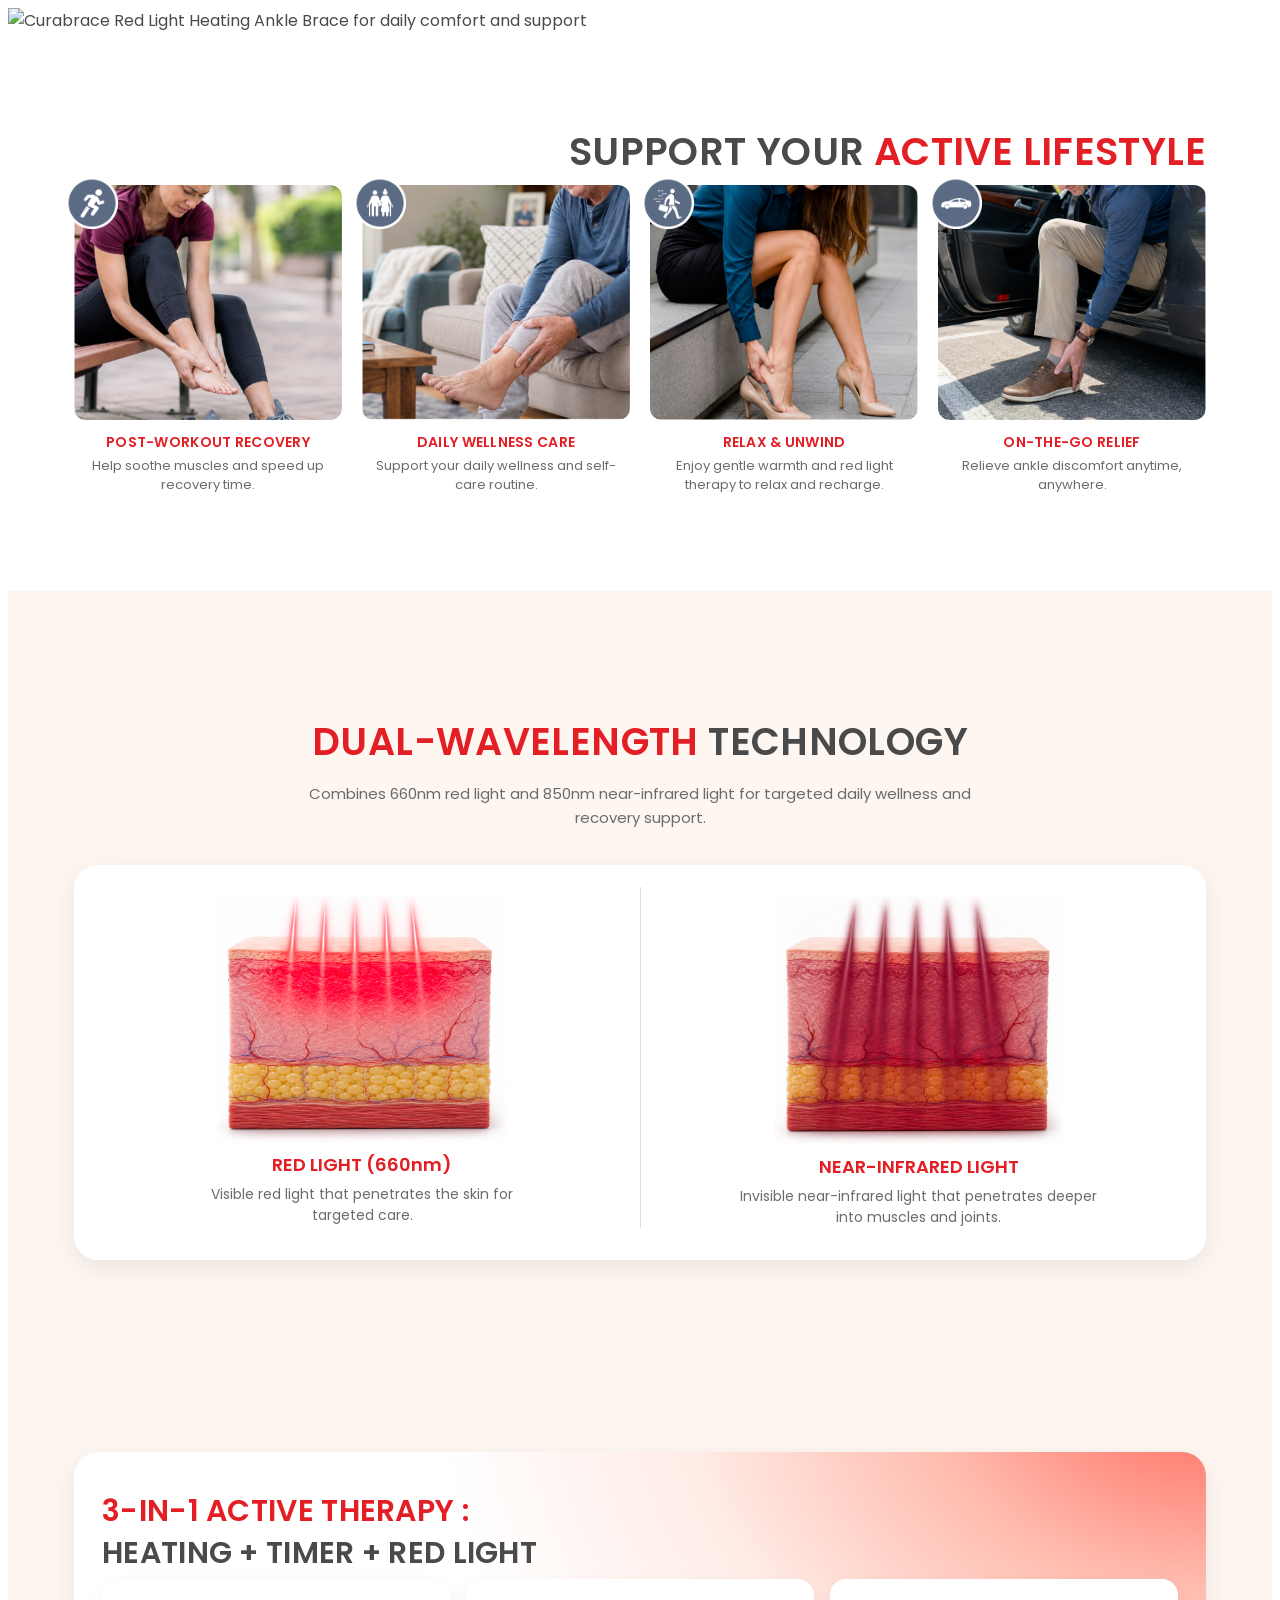
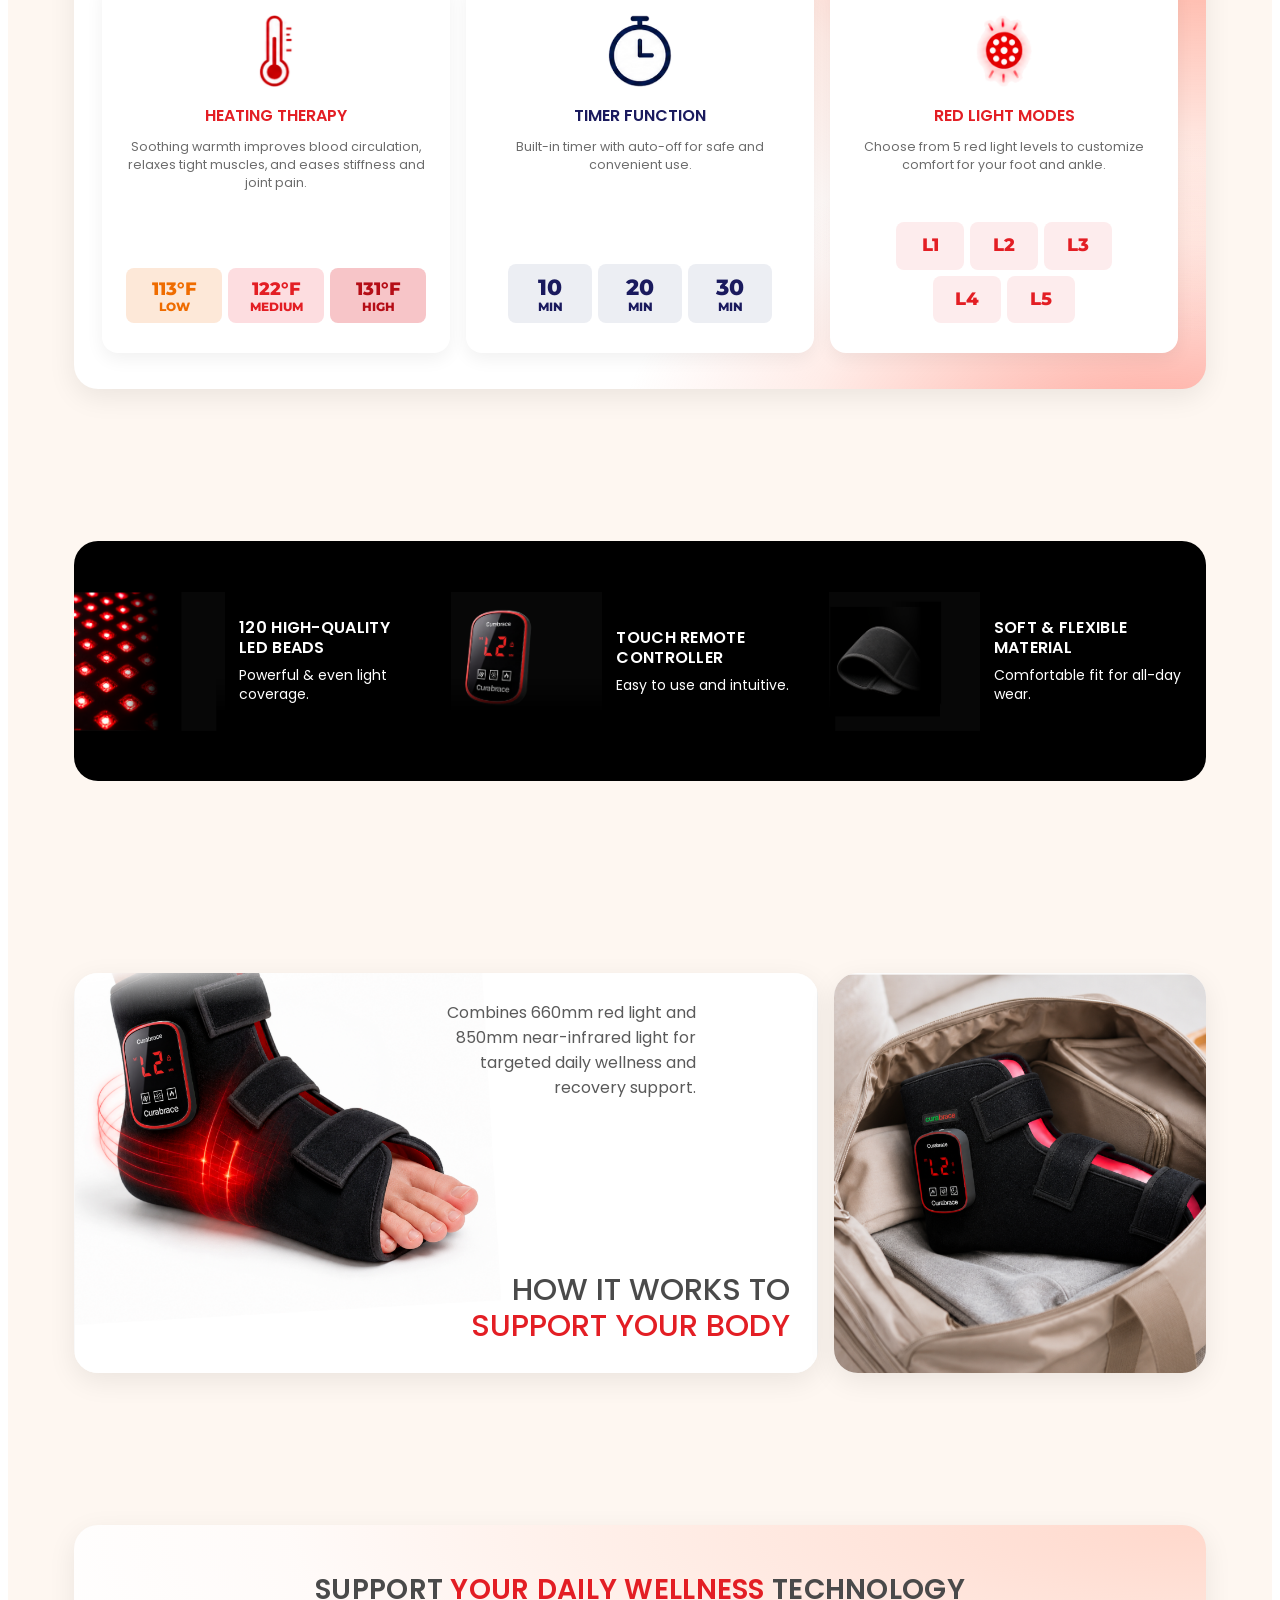
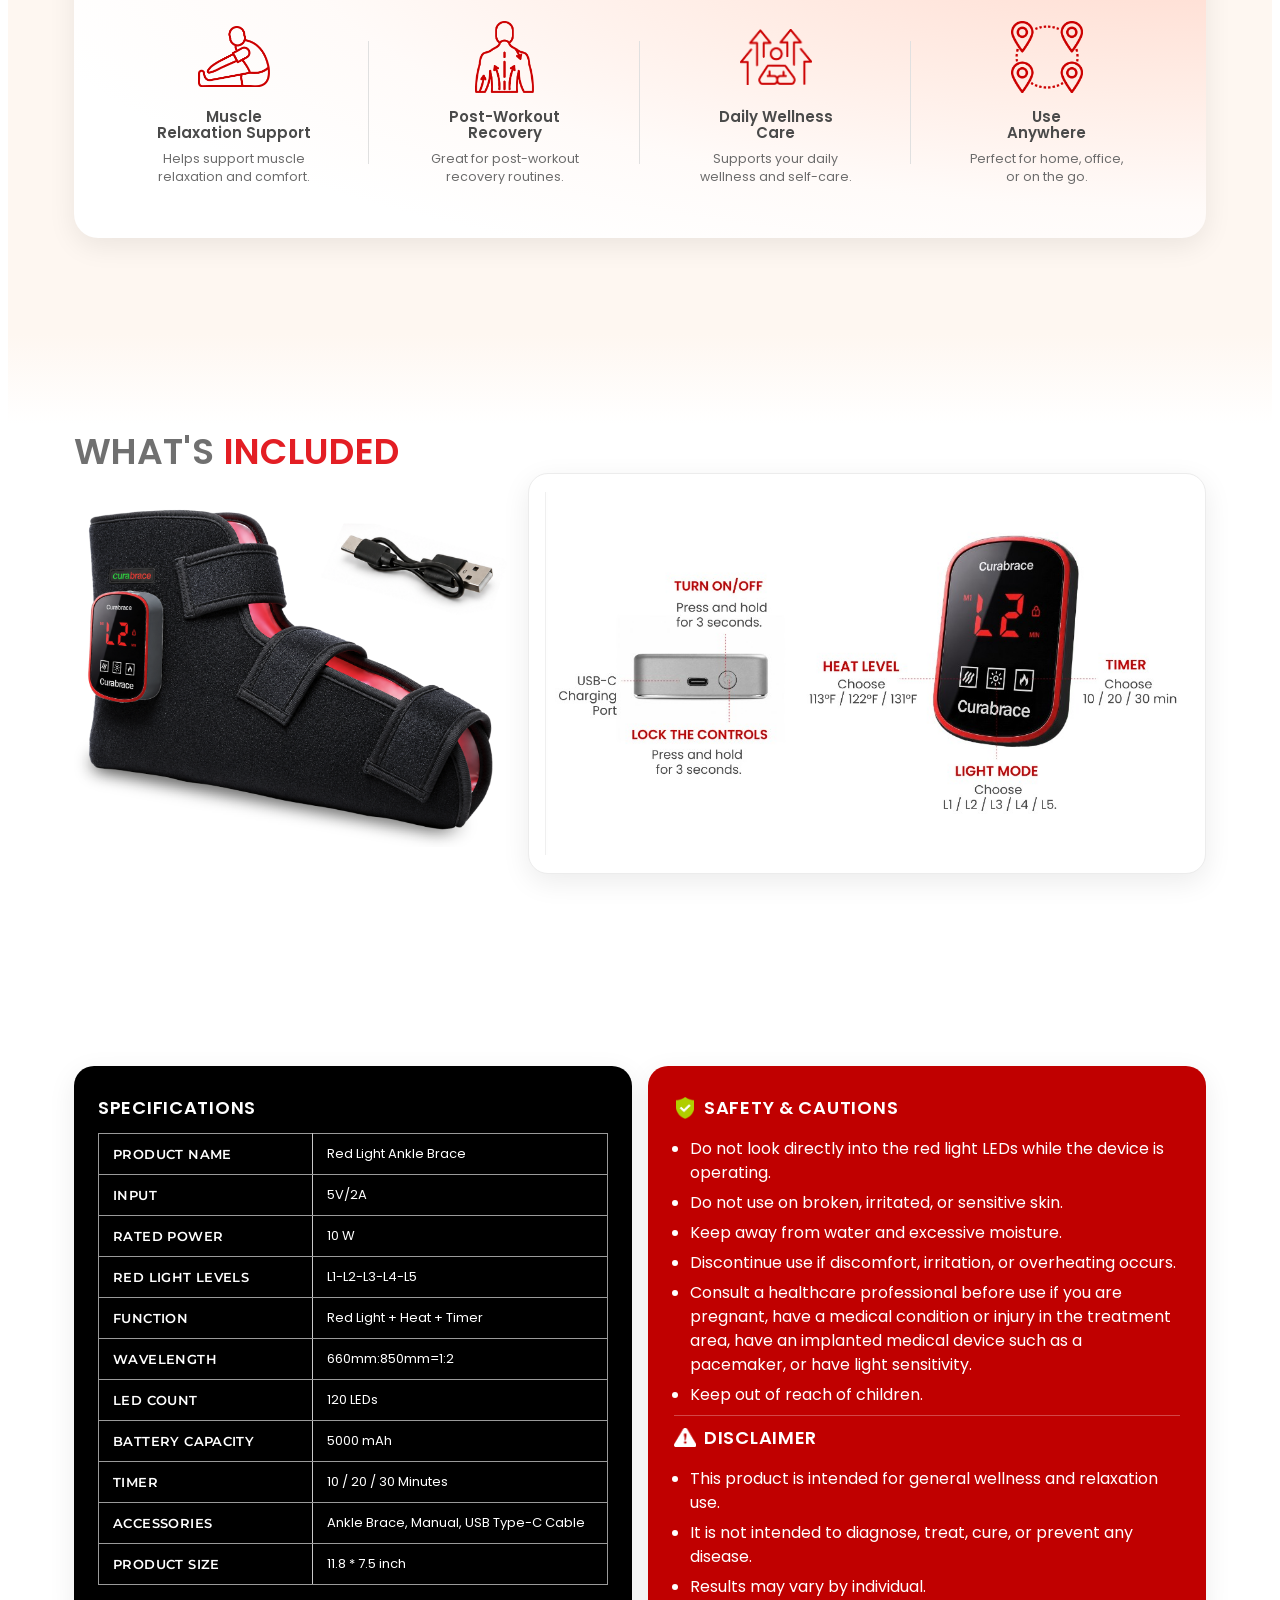
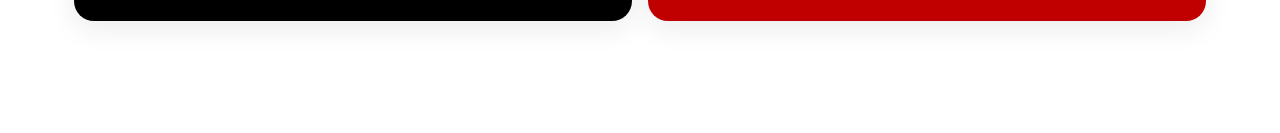
==== Ankle/index.html @ 36af6378 "Show full feature-banner images instead of cropping them to fill the bar. Co-authored-by: Cursor <cu" ====
<!DOCTYPE html>
<html lang="en">
<head>
    <meta charset="UTF-8">
    <meta name="viewport" content="width=device-width, initial-scale=1.0">
    <title>Curabrace Red Light Heating Ankle Brace</title>
    <link rel="stylesheet" href="style.css?v=35">
    <link rel="preconnect" href="https://fonts.googleapis.com">
    <link rel="preconnect" href="https://fonts.gstatic.com" crossorigin>
    <link href="https://fonts.googleapis.com/css2?family=Montserrat:wght@400;500;600;700;800&amp;family=Poppins:wght@400;500;600&amp;display=swap" rel="stylesheet">
</head>
<body>
    <div class="ankle-page">

        <section class="ankle-hero">
            <img src="Proof/1.Ankle_main.png" alt="Curabrace Red Light Heating Ankle Brace for daily comfort and support">
        </section>

        <section class="ankle-section">
            <div class="ankle-container">
                <h2 class="ankle-h ankle-h-right">
                    SUPPORT YOUR <span>ACTIVE LIFESTYLE</span>
                </h2>
                <div class="ankle-lifestyle">
                    <article>
                        <div class="ankle-life-media">
                            <img class="ankle-life-icon" src="Proof/2.Ankle_icon_workout.png" alt="">
                            <img src="Proof/6.Ankle_workout.png" alt="Post-workout recovery">
                        </div>
                        <h3>POST-WORKOUT RECOVERY</h3>
                        <p>Help soothe muscles and speed up recovery time.</p>
                    </article>
                    <article>
                        <div class="ankle-life-media">
                            <img class="ankle-life-icon" src="Proof/3.Ankle_icon_wellness.png" alt="">
                            <img src="Proof/7.Ankle_wellness.png" alt="Daily wellness care">
                        </div>
                        <h3>DAILY WELLNESS CARE</h3>
                        <p>Support your daily wellness and self-care routine.</p>
                    </article>
                    <article>
                        <div class="ankle-life-media">
                            <img class="ankle-life-icon" src="Proof/4.Ankle_icon_relax.png" alt="">
                            <img src="Proof/8.Ankle_relax.png" alt="Relax and unwind">
                        </div>
                        <h3>RELAX &amp; UNWIND</h3>
                        <p>Enjoy gentle warmth and red light therapy to relax and recharge.</p>
                    </article>
                    <article>
                        <div class="ankle-life-media">
                            <img class="ankle-life-icon" src="Proof/5.Ankle_icon_on-the-go.png" alt="">
                            <img src="Proof/9.Ankle_on-the-go.png" alt="On-the-go relief">
                        </div>
                        <h3>ON-THE-GO RELIEF</h3>
                        <p>Relieve ankle discomfort anytime, anywhere.</p>
                    </article>
                </div>
            </div>
        </section>

        <div class="ankle-tail">
        <section class="ankle-section ankle-wave-section">
            <div class="ankle-container">
                <h2 class="ankle-h ankle-h-center ankle-h-dual">
                    <span>DUAL-WAVELENGTH</span> TECHNOLOGY
                </h2>
                <p class="ankle-lead">
                    Combines 660nm red light and 850nm near-infrared light
                    for targeted daily wellness and recovery support.
                </p>
                <div class="ankle-wave-card">
                    <div class="ankle-wave-col">
                        <img src="assets/wave-red.png" alt="660nm red light penetrating the skin">
                        <h3>RED LIGHT (660nm)</h3>
                        <p>Visible red light that penetrates the skin for targeted care.</p>
                    </div>
                    <div class="ankle-wave-col">
                        <img src="assets/wave-nir.png" alt="850nm near-infrared light reaching deeper tissue">
                        <h3>NEAR-INFRARED LIGHT</h3>
                        <p>Invisible near-infrared light that penetrates deeper into muscles and joints.</p>
                    </div>
                </div>
            </div>
        </section>

        <section class="ankle-section">
            <div class="ankle-container">
                <div class="ankle-therapy-shell">
                    <h2 class="ankle-h ankle-h-left ankle-h-therapy">
                        <span>3-IN-1 ACTIVE THERAPY :</span>
                        HEATING + TIMER + RED LIGHT
                    </h2>
                    <div class="ankle-therapy">
                        <article>
                            <img class="ankle-t-icon" src="Proof/11.Ankle_icon_heating.png" alt="">
                            <h3 class="red">HEATING THERAPY</h3>
                            <p>Soothing warmth improves blood circulation, relaxes tight muscles, and eases stiffness and joint pain.</p>
                            <div class="ankle-pills heat">
                                <span class="low"><b>113&deg;F</b>LOW</span>
                                <span class="mid"><b>122&deg;F</b>MEDIUM</span>
                                <span class="high"><b>131&deg;F</b>HIGH</span>
                            </div>
                        </article>
                        <article>
                            <img class="ankle-t-icon timer" src="Proof/12.Ankle_icon_timer.png" alt="">
                            <h3 class="navy">TIMER FUNCTION</h3>
                            <p>Built-in timer with auto-off for safe and convenient use.</p>
                            <div class="ankle-pills timer">
                                <span><b>10</b>MIN</span>
                                <span><b>20</b>MIN</span>
                                <span><b>30</b>MIN</span>
                            </div>
                        </article>
                        <article>
                            <img class="ankle-t-icon light" src="Proof/13.Ankle_icon_red-light.png" alt="">
                            <h3 class="red">RED LIGHT MODES</h3>
                            <p>Choose from 5 red light levels to customize comfort for your foot and ankle.</p>
                            <div class="ankle-pills light">
                                <div class="row">
                                    <span>L1</span><span>L2</span><span>L3</span>
                                </div>
                                <div class="row">
                                    <span>L4</span><span>L5</span>
                                </div>
                            </div>
                        </article>
                    </div>
                </div>
            </div>
        </section>

        <section class="ankle-section ankle-section-tight">
            <div class="ankle-container">
                <div class="ankle-features">
                    <div class="ankle-feat">
                        <img src="assets/feat-led.png?v=2" alt="120 high-quality LED beads">
                        <div class="ankle-feat-txt">
                            <h3>120 HIGH-QUALITY<br>LED BEADS</h3>
                            <p>Powerful &amp; even light coverage.</p>
                        </div>
                    </div>
                    <div class="ankle-feat">
                        <img src="assets/feat-remote.png?v=2" alt="Touch remote controller">
                        <div class="ankle-feat-txt">
                            <h3>TOUCH REMOTE<br>CONTROLLER</h3>
                            <p>Easy to use and intuitive.</p>
                        </div>
                    </div>
                    <div class="ankle-feat">
                        <img src="assets/feat-fabric.png?v=2" alt="Soft and flexible wrap material">
                        <div class="ankle-feat-txt">
                            <h3>SOFT &amp; FLEXIBLE<br>MATERIAL</h3>
                            <p>Comfortable fit for all-day wear.</p>
                        </div>
                    </div>
                </div>
            </div>
        </section>

        <section class="ankle-section">
            <div class="ankle-container">
                <div class="ankle-cover">
                    <article class="ankle-cover-main">
                        <img src="Proof/18.Ankle_coverage.png" alt="Red light coverage on the ankle">
                        <div class="ankle-cover-copy">
                            <p class="ankle-cover-lead">Combines 660mm red light and 850mm near-infrared light for targeted daily wellness and recovery support.</p>
                            <h2 class="ankle-cover-title">HOW IT WORKS TO<br><span>SUPPORT YOUR BODY</span></h2>
                        </div>
                    </article>
                    <article class="ankle-cover-bag">
                        <img src="Proof/19.Ankle_in-the-bag.png" alt="Ankle brace packed in a travel bag">
                    </article>
                </div>
            </div>
        </section>

        <section class="ankle-section ankle-section-tight">
            <div class="ankle-container">
                <div class="ankle-wellness">
                    <h2 class="ankle-h ankle-h-center ankle-h-well">
                        SUPPORT <span>YOUR DAILY WELLNESS</span> TECHNOLOGY
                    </h2>
                    <div class="ankle-benefits">
                        <article>
                            <img src="Proof/20.Ankle_icon_relaxation.png" alt="">
                            <h3>Muscle<br>Relaxation Support</h3>
                            <p>Helps support muscle<br>relaxation and comfort.</p>
                        </article>
                        <article>
                            <img src="Proof/21.Ankle_icon_recovery.png" alt="">
                            <h3>Post-Workout<br>Recovery</h3>
                            <p>Great for post-workout<br>recovery routines.</p>
                        </article>
                        <article>
                            <img src="Proof/22.Ankle_icon_wellness.png" alt="">
                            <h3>Daily Wellness<br>Care</h3>
                            <p>Supports your daily<br>wellness and self-care.</p>
                        </article>
                        <article>
                            <img src="Proof/23.Ankle_icon_anywhere.png" alt="">
                            <h3>Use<br>Anywhere</h3>
                            <p>Perfect for home, office,<br>or on the go.</p>
                        </article>
                    </div>
                </div>
            </div>
        </section>

        <section class="ankle-section">
            <div class="ankle-container">
                <h2 class="ankle-h ankle-h-left ankle-h-included">
                    WHAT'S <span>INCLUDED</span>
                </h2>
                <div class="ankle-included">
                    <div class="ankle-included-product">
                        <img src="Proof/24.Ankle_included.png" alt="Ankle brace and USB-C charging cable">
                    </div>
                    <div class="ankle-diagram">
                        <img src="assets/remote-diagram.jpg" alt="Touch controller functions: charging, power, lock, heat, light, and timer">
                    </div>
                </div>
            </div>
        </section>

        <section class="ankle-section ankle-section-last">
            <div class="ankle-container">
                <div class="ankle-spec-grid">
                    <div class="ankle-specs">
                        <h3>SPECIFICATIONS</h3>
                        <table>
                            <tr><th>PRODUCT NAME</th><td>Red Light Ankle Brace</td></tr>
                            <tr><th>INPUT</th><td>5V/2A</td></tr>
                            <tr><th>RATED POWER</th><td>10 W</td></tr>
                            <tr><th>RED LIGHT LEVELS</th><td>L1-L2-L3-L4-L5</td></tr>
                            <tr><th>FUNCTION</th><td>Red Light + Heat + Timer</td></tr>
                            <tr><th>WAVELENGTH</th><td>660mm:850mm=1:2</td></tr>
                            <tr><th>LED COUNT</th><td>120 LEDs</td></tr>
                            <tr><th>BATTERY CAPACITY</th><td>5000 mAh</td></tr>
                            <tr><th>TIMER</th><td>10 / 20 / 30 Minutes</td></tr>
                            <tr><th>ACCESSORIES</th><td>Ankle Brace, Manual, USB Type-C Cable</td></tr>
                            <tr><th>PRODUCT SIZE</th><td>11.8 * 7.5 inch</td></tr>
                        </table>
                    </div>
                    <div class="ankle-safety">
                        <div class="ankle-safety-head">
                            <img src="Proof/27.Ankle_icon_safety.png" alt="">
                            <h3>SAFETY &amp; CAUTIONS</h3>
                        </div>
                        <ul>
                            <li>Do not look directly into the red light LEDs while the device is operating.</li>
                            <li>Do not use on broken, irritated, or sensitive skin.</li>
                            <li>Keep away from water and excessive moisture.</li>
                            <li>Discontinue use if discomfort, irritation, or overheating occurs.</li>
                            <li>Consult a healthcare professional before use if you are pregnant, have a medical condition or injury in the treatment area, have an implanted medical device such as a pacemaker, or have light sensitivity.</li>
                            <li>Keep out of reach of children.</li>
                        </ul>
                        <div class="ankle-disclaimer">
                            <div class="ankle-safety-head">
                                <img src="Proof/28.Ankle_icon_disclaimer.png" alt="">
                                <h3>DISCLAIMER</h3>
                            </div>
                            <ul>
                                <li>This product is intended for general wellness and relaxation use.</li>
                                <li>It is not intended to diagnose, treat, cure, or prevent any disease.</li>
                                <li>Results may vary by individual.</li>
                            </ul>
                        </div>
                    </div>
                </div>
            </div>
        </section>
        </div>

    </div>
</body>
</html>
---- Ankle/style.css ----
:root {
    --red: #e31e24;
    --red-deep: #c10000;
    --navy: #1a1a5e;
    --charcoal: #4a4a4a;
    --muted: #6b6b6b;
    --line: #e6e6e6;
    --pink: #fff0ef;
    --peach: #ffdada;
    --radius: 24px;
    --radius-sm: 16px;
    --max: 1180px;
    --shadow: 0 8px 28px rgba(0, 0, 0, 0.08);
    --font: 'Montserrat', sans-serif;
    --body: 'Poppins', sans-serif;
}

.ankle-page {
    width: 100%;
    max-width: 100%;
    min-width: 0;
    margin: 0;
    padding: 0;
    background: #fff;
    color: var(--charcoal);
    font-family: var(--body);
    overflow-x: hidden;
    box-sizing: border-box;
    container-type: inline-size;
    container-name: ankle;
    -webkit-text-size-adjust: 100%;
    text-size-adjust: 100%;
}

.ankle-page *,
.ankle-page *::before,
.ankle-page *::after { box-sizing: border-box; }

.ankle-page img { display: block; max-width: 100%; height: auto; }
.ankle-page h2,
.ankle-page h3,
.ankle-page p { margin: 0; }
.ankle-page h2,
.ankle-page h3 { font-family: var(--body); }

.ankle-container {
    width: 100%;
    max-width: var(--max);
    min-width: 0;
    margin: 0 auto;
    padding: 0 24px;
}

.ankle-section { padding: 96px 0 96px; }
.ankle-section-tight { padding-top: 56px; }
.ankle-section-last { padding-bottom: 104px; background: #fff; }

/* headings */
.ankle-h {
    font-weight: 600;
    letter-spacing: 0.01em;
    line-height: 1.2;
    color: var(--charcoal);
}
.ankle-h-center { text-align: center; }
.ankle-h-left { text-align: left; }
.ankle-h-right { text-align: right; }
.ankle-h span { color: var(--red); }

.ankle-h-center:not(.ankle-h-dual):not(.ankle-h-well),
.ankle-h-right {
    font-size: clamp(26px, 3vw, 40px);
    margin: 0 0 72px;
}

.ankle-page p.ankle-lead,
.ankle-lead {
    display: block;
    width: 100%;
    max-width: 720px;
    margin: 18px auto 36px;
    font-size: 15px;
    line-height: 1.55;
    color: var(--muted);
    font-weight: 400;
    text-align: center !important;
}

/* hero */
.ankle-hero { width: 100%; overflow: hidden; }
.ankle-hero img { width: 100%; }

/* lifestyle */
.ankle-lifestyle {
    display: grid;
    grid-template-columns: repeat(4, 1fr);
    gap: 20px;
}
.ankle-lifestyle article { padding-top: 10px; text-align: center; }
.ankle-lifestyle h3 {
    color: var(--red);
    font-size: 14px;
    font-weight: 600;
    margin: 14px 0 6px;
    letter-spacing: 0.02em;
    line-height: 1.15;
    text-align: center;
}
.ankle-lifestyle p {
    color: var(--muted);
    font-size: 13px;
    line-height: 1.5;
    text-align: center;
}
.ankle-life-media { position: relative; }
.ankle-life-media img:not(.ankle-life-icon) {
    width: 100%;
    aspect-ratio: 792 / 693;
    object-fit: cover;
    border-radius: 12px;
}
.ankle-life-icon {
    position: absolute;
    top: -8px;
    left: -8px;
    width: 52px;
    height: 52px;
    z-index: 1;
}

.ankle-tail {
    background: #fef7f1;
}
.ankle-section:has(.ankle-h-included) {
    background: linear-gradient(to bottom, #fef7f1 0%, #ffffff 90px, #ffffff 100%);
}

/* dual wavelength */
.ankle-wave-section {
    background: transparent;
    padding-top: 128px;
}
.ankle-h-dual {
    font-size: clamp(26px, 3vw, 38px);
    margin: 0;
}
.ankle-h-dual span { color: var(--red); }
.ankle-h-dual { color: var(--charcoal); }

.ankle-wave-card {
    display: flex;
    flex-wrap: nowrap;
    align-items: stretch;
    background: #fff;
    border-radius: var(--radius);
    box-shadow: var(--shadow);
    padding: 22px 10px 32px;
    min-width: 0;
    width: 100%;
}
.ankle-wave-rule { display: none !important; }
.ankle-wave-col {
    flex: 1 1 0;
    width: 50%;
    max-width: 50%;
    text-align: center;
    padding: 0 28px;
    min-width: 0;
}
.ankle-wave-col + .ankle-wave-col {
    border-left: 1px solid #e0e0e0;
}
.ankle-wave-col img {
    width: min(58%, 290px);
    max-width: 100%;
    height: auto;
    margin: 8px auto;
    display: block;
    border: 0;
}
.ankle-wave-col h3 {
    color: var(--red);
    font-size: 18px;
    font-weight: 600;
    margin: 0 0 6px;
    white-space: normal;
    overflow-wrap: break-word;
}
.ankle-wave-col p {
    color: var(--muted);
    font-size: 14px;
    line-height: 1.5;
    max-width: 360px;
    margin: 0 auto;
    text-align: center !important;
}

/* 3-in-1 */
.ankle-therapy-shell {
    background:
        radial-gradient(ellipse 100% 150% at 100% -12%, rgba(255, 70, 55, 0.82) 0%, rgba(255, 130, 105, 0.55) 24%, rgba(255, 185, 165, 0.28) 46%, transparent 68%),
        radial-gradient(ellipse 80% 100% at 96% 112%, rgba(255, 95, 75, 0.58) 0%, rgba(255, 170, 150, 0.22) 40%, transparent 60%),
        #fff;
    border-radius: var(--radius);
    box-shadow: var(--shadow);
    padding: 42px 28px 36px;
}
.ankle-h-therapy {
    font-size: clamp(22px, 2.4vw, 30px);
    margin: 0 0 72px;
    padding-bottom: 8px;
    display: flex;
    flex-direction: column;
    gap: 8px;
    line-height: 1.15;
}
.ankle-h-therapy span { color: var(--red); }
.ankle-h-therapy { color: var(--charcoal); }

.ankle-therapy {
    display: grid;
    grid-template-columns: repeat(3, 1fr);
    gap: 16px;
}
.ankle-therapy article {
    background: #fff;
    border-radius: var(--radius-sm);
    box-shadow: 0 6px 18px rgba(0, 0, 0, 0.06);
    padding: 36px 20px 30px;
    text-align: center;
    display: flex;
    flex-direction: column;
    align-items: center;
}
.ankle-page .ankle-t-icon {
    height: 72px !important;
    width: 72px !important;
    max-width: 72px;
    max-height: 72px;
    object-fit: contain;
    object-position: center;
    margin: 0 0 16px;
    flex-shrink: 0;
    display: block;
}
.ankle-therapy h3 {
    font-size: 16px;
    font-weight: 600;
    margin-bottom: 10px;
}
.ankle-therapy h3.red { color: var(--red); }
.ankle-therapy h3.navy { color: var(--navy); }
.ankle-therapy p {
    color: var(--muted);
    font-size: 12.5px;
    line-height: 1.45;
    min-height: 68px;
}

.ankle-pills {
    display: flex;
    justify-content: center;
    gap: 6px;
    margin-top: auto;
    padding-top: 16px;
    flex-wrap: wrap;
}
.ankle-pills span {
    display: flex;
    flex-direction: column;
    align-items: center;
    justify-content: center;
    min-width: 96px;
    padding: 12px 16px 10px;
    border-radius: 8px;
    font-family: var(--font);
    font-weight: 800;
    line-height: 1.1;
    font-size: 12px;
}
.ankle-pills span b {
    font-size: 18px;
    font-weight: 800;
}
.ankle-pills.heat .low { background: #fde8d8; color: #ef6c00; }
.ankle-pills.heat .mid { background: #fddde0; color: var(--red); }
.ankle-pills.heat .high { background: #f7c5c8; color: #b50d16; }
.ankle-pills.timer span {
    background: #eceef3;
    color: var(--navy);
    min-width: 84px;
}
.ankle-pills.timer span b { font-size: 22px; }
.ankle-pills.light {
    flex-direction: column;
    align-items: center;
    gap: 6px;
}
.ankle-pills.light .row { display: flex; gap: 6px; }
.ankle-pills.light span {
    background: #fdeced;
    color: var(--red);
    min-width: 68px;
    font-size: 18px;
    padding: 14px 16px;
}

/* features banner */
.ankle-features {
    background: #000;
    border-radius: var(--radius);
    padding: 0 !important;
    display: flex;
    justify-content: space-between;
    gap: 0;
    align-items: stretch;
    overflow: hidden;
    color: #fff;
}
.ankle-feat {
    display: flex;
    align-items: stretch;
    gap: 14px;
    flex: 1 1 0;
    min-width: 0;
    min-height: 240px;
}
.ankle-page .ankle-feat img,
.ankle-page .ankle-feat:first-child img {
    width: auto !important;
    max-width: 40%;
    height: 240px !important;
    max-height: 240px;
    object-fit: contain !important;
    object-position: left center;
    flex-shrink: 0;
    align-self: stretch;
    display: block;
}


.ankle-feat-txt {
    color: #fff;
    flex: 1 1 auto;
    min-width: 0;
    align-self: center;
    padding-right: 6px;
}
.ankle-feat-txt h3 {
    font-size: 16px;
    font-weight: 600;
    letter-spacing: 0.02em;
    line-height: 1.25;
    margin: 0 0 8px;
    color: #fff !important;
    white-space: nowrap;
    overflow-wrap: normal;
    word-break: normal;
    hyphens: none;
}
.ankle-feat-txt p {
    font-size: 14px;
    font-weight: 400;
    color: #fff !important;
    line-height: 1.4;
}

/* coverage */
.ankle-cover {
    display: grid;
    grid-template-columns: 1.72fr 0.86fr;
    gap: 16px;
    align-items: stretch;
}
.ankle-cover-main,
.ankle-cover-bag {
    margin: 0;
    background: #fff;
    border-radius: var(--radius);
    box-shadow: var(--shadow);
    overflow: hidden;
    position: relative;
    min-height: 400px;
}
.ankle-cover-main img,
.ankle-cover-bag img {
    position: absolute;
    inset: 0;
    width: 100%;
    height: 100%;
    object-fit: cover;
}
.ankle-cover-main img {
    object-position: left center;
}
.ankle-cover-bag img {
    object-position: center;
}
.ankle-cover-copy {
    position: absolute;
    top: 28px;
    right: 28px;
    bottom: 28px;
    left: 46%;
    display: flex;
    flex-direction: column;
    justify-content: space-between;
    text-align: right;
}
.ankle-cover-lead {
    margin: 0 0 0 auto;
    max-width: 280px;
    font-size: 16px;
    font-weight: 400;
    line-height: 1.55;
    color: #5a5a5a;
    background: none;
}
.ankle-cover-title {
    margin: 0;
    font-size: clamp(22px, 2.4vw, 32px);
    font-weight: 500;
    color: var(--charcoal);
    line-height: 1.2;
}
.ankle-cover-title span { color: var(--red); white-space: nowrap; }

/* wellness */
.ankle-wellness {
    background:
        radial-gradient(ellipse 140% 155% at 100% 0%, rgba(255, 192, 172, 0.62) 0%, rgba(255, 210, 192, 0.38) 36%, rgba(255, 228, 216, 0.16) 58%, transparent 78%),
        #ffffff;
    border-radius: var(--radius);
    box-shadow: var(--shadow);
    padding: 48px 24px 40px;
}
.ankle-h-well {
    font-size: clamp(20px, 2.3vw, 28px);
    margin: 0 0 56px;
    color: var(--charcoal);
}
.ankle-h-well span {
    color: var(--red);
}
.ankle-benefits {
    display: grid;
    grid-template-columns: repeat(4, 1fr);
}
.ankle-benefits article {
    text-align: center;
    padding: 14px 18px 12px;
    position: relative;
}
.ankle-benefits article:not(:last-child)::after {
    content: "";
    position: absolute;
    right: 0;
    top: 18%;
    bottom: 18%;
    width: 1px;
    background: #e0e0e0;
}
.ankle-benefits img {
    width: 72px;
    height: 72px;
    object-fit: contain;
    margin: 0 auto 16px;
}
.ankle-benefits h3 {
    font-size: 15px;
    font-weight: 600;
    color: var(--charcoal);
    line-height: 1.1;
    margin-bottom: 8px;
}
.ankle-benefits p {
    color: var(--muted);
    font-size: 12.5px;
    line-height: 1.45;
}

/* what's included */
.ankle-h-included {
    font-size: clamp(26px, 3vw, 36px);
    margin: 0 0 26px;
    color: #707070;
    font-weight: 600;
    font-family: var(--body);
}
.ankle-h-included span {
    color: var(--red);
    font-weight: 600;
}
.ankle-included {
    display: grid;
    grid-template-columns: 0.82fr 1.28fr;
    gap: 20px;
    align-items: center;
}
.ankle-included-product img { width: 100%; }

.ankle-diagram {
    border: 1px solid #ececec;
    border-radius: 20px;
    padding: 18px 16px;
    background: #fff;
    box-shadow: var(--shadow);
}
.ankle-diagram img {
    width: 100%;
    height: auto;
    display: block;
}
.callout {
    font-size: 12px;
    line-height: 1.3;
}
.callout strong {
    display: block;
    color: var(--red);
    font-family: var(--font);
    font-weight: 800;
    font-size: 12px;
    letter-spacing: 0.02em;
}
.callout span {
    display: block;
    color: #707070;
    font-size: 11px;
    margin-top: 2px;
}
.ankle-diag-side {
    display: flex;
    flex-direction: column;
    gap: 10px;
    justify-content: center;
}
.ankle-diag-side img {
    width: 100%;
    max-width: 220px;
    margin: 4px 0;
}
.ankle-diag-front {
    display: flex;
    flex-direction: column;
    gap: 10px;
    align-items: flex-start;
}
.ankle-diag-front-row {
    display: grid;
    grid-template-columns: 1fr 0.85fr;
    gap: 10px;
    align-items: center;
    width: 100%;
}
.ankle-diag-front img {
    width: 100%;
    max-width: 150px;
    background: #111;
    border-radius: 18px;
    padding: 8px;
}

/* specs */
.ankle-spec-grid {
    display: grid;
    grid-template-columns: 1fr 1fr;
    gap: 16px;
    align-items: stretch;
    width: 100%;
}
.ankle-specs,
.ankle-safety {
    border-radius: 20px;
    box-shadow: var(--shadow);
    overflow: hidden;
    min-width: 0;
}
.ankle-specs {
    background: #000;
    color: #fff;
    padding: 28px 24px 20px;
}
.ankle-specs h3 {
    font-size: 18px;
    font-weight: 600;
    letter-spacing: 0.04em;
    margin: 0 0 12px;
    color: #fff !important;
    font-family: var(--body);
}
.ankle-specs table {
    width: 100%;
    border-collapse: collapse !important;
    border: 1px solid #9a9a9a !important;
}
.ankle-specs th,
.ankle-specs td {
    padding: 10px 14px;
    text-align: left;
    font-size: 13px;
    border: 1px solid #9a9a9a !important;
    vertical-align: middle;
    color: #fff !important;
}
.ankle-specs th {
    width: 42%;
    font-family: var(--font);
    font-weight: 600;
    letter-spacing: 0.03em;
    color: #fff !important;
    border-right: 1px solid #c8c8c8 !important;
}
.ankle-specs td {
    color: #fff !important;
    font-weight: 400;
}

.ankle-safety {
    background: #c00000;
    color: #fff;
    padding: 28px 26px 22px;
    display: flex;
    flex-direction: column;
    justify-content: space-between;
    gap: 0;
}
.ankle-safety-head {
    display: flex;
    align-items: center;
    gap: 8px;
    margin-bottom: 16px;
    flex-shrink: 0;
}
.ankle-safety-head img {
    width: 22px;
    height: 22px;
    object-fit: contain;
}
.ankle-safety h3 {
    font-size: 18px;
    font-weight: 600;
    letter-spacing: 0.04em;
    font-family: var(--body);
    color: #fff !important;
}
.ankle-safety ul {
    margin: 0;
    padding-left: 16px;
    list-style: disc;
    flex: 1;
    display: flex;
    flex-direction: column;
    justify-content: space-between;
    gap: 6px;
}
.ankle-safety li {
    font-size: 16px;
    line-height: 1.5;
    margin: 0;
}
.ankle-safety li::marker { color: #fff; }
.ankle-disclaimer {
    margin-top: 8px;
    padding-top: 8px;
    border-top: 1px solid rgba(255,255,255,0.28);
    flex: 0.72;
    display: flex;
    flex-direction: column;
}
.ankle-disclaimer ul {
    flex: 1;
    justify-content: space-between;
}

@container ankle (max-width: 1024px) {
    .ankle-section { padding: 72px 0 48px; }
    .ankle-section-tight { padding-top: 36px; }
    .ankle-section-last { padding-bottom: 72px; }
    .ankle-wave-section { padding-top: 80px; }

    .ankle-h-right { text-align: left; }

    .ankle-lifestyle,
    .ankle-therapy,
    .ankle-benefits { grid-template-columns: repeat(2, 1fr); }
    .ankle-features,
    .ankle-cover,
    .ankle-included,
    .ankle-spec-grid { grid-template-columns: 1fr; }
    .ankle-wave-card { flex-wrap: wrap; padding: 20px 16px 24px; }
    .ankle-wave-col {
        width: 100%;
        max-width: 100%;
        flex: 1 1 100%;
    }
    .ankle-wave-col + .ankle-wave-col {
        border-left: 0;
        border-top: 1px solid #e0e0e0;
        padding-top: 24px;
        margin-top: 12px;
    }
    .ankle-wave-col img { width: 70%; max-width: 260px; }

    .ankle-therapy p { min-height: 0; }

    .ankle-features {
        display: flex;
        flex-direction: column;
        align-items: stretch;
        padding: 8px 14px;
        gap: 8px;
        min-height: 0;
    }
    .ankle-feat { gap: 10px; padding: 0; }
    .ankle-page .ankle-feat img,
    .ankle-page .ankle-feat:first-child img {
        width: 72px !important;
        height: 72px !important;
        max-width: 72px;
        max-height: 72px;
        object-fit: contain !important;
    }

    .ankle-cover-main,
    .ankle-cover-bag { min-height: 0; }
    .ankle-cover-main img,
    .ankle-cover-bag img {
        position: relative;
        inset: auto;
        width: 100%;
        height: 280px;
        object-fit: cover;
    }
    .ankle-cover-copy {
        position: relative;
        left: auto;
        right: auto;
        top: auto;
        bottom: auto;
        padding: 18px 20px 22px;
        text-align: right;
        justify-content: flex-start;
        gap: 14px;
    }
    .ankle-cover-lead { max-width: none; }
    .ankle-cover-title span { white-space: normal; }

    .ankle-benefits article:nth-child(2)::after { display: none; }
    .ankle-safety { justify-content: flex-start; }
    .ankle-safety ul,
    .ankle-disclaimer { flex: none; }
}

@container ankle (max-width: 700px) {
    .ankle-section { padding: 48px 0 36px; }
    .ankle-section-tight { padding-top: 24px; }
    .ankle-section-last { padding-bottom: 56px; }
    .ankle-container { padding: 0 16px; }
    .ankle-wave-section { padding-top: 56px; }

    .ankle-h-right,
    .ankle-h-left,
    .ankle-h-center:not(.ankle-h-dual):not(.ankle-h-well),
    .ankle-h-dual,
    .ankle-h-included {
        font-size: 22px;
        margin-bottom: 32px;
    }
    .ankle-h-therapy { font-size: 20px; margin-bottom: 32px; }
    .ankle-h-well { font-size: 18px; margin-bottom: 36px; }
    .ankle-lead { font-size: 14px; margin: 12px auto 24px; }

    .ankle-lifestyle { gap: 14px; }
    .ankle-life-icon { width: 40px; height: 40px; top: -4px; left: -4px; }
    .ankle-lifestyle h3 { font-size: 12px; }

    .ankle-therapy { grid-template-columns: 1fr; }
    .ankle-therapy-shell { padding: 22px 14px 18px; }
    .ankle-therapy article { padding: 24px 16px 20px; }
    .ankle-pills span { min-width: 70px; }

    .ankle-features {
        padding: 8px 12px;
        border-radius: 18px;
        gap: 4px;
    }
    .ankle-feat { gap: 10px; }
    .ankle-feat-txt { padding-right: 0; }
    .ankle-feat-txt h3 { font-size: 13px; margin: 0 0 4px; }
    .ankle-feat-txt p { font-size: 12px; }
    .ankle-page .ankle-feat img,
    .ankle-page .ankle-feat:first-child img {
        width: 72px !important;
        height: 72px !important;
        max-width: 72px;
        max-height: 72px;
        object-fit: contain !important;
    }

    .ankle-cover-main img,
    .ankle-cover-bag img { height: 220px; }
    .ankle-cover-copy { padding: 16px 16px 18px; }
    .ankle-cover-lead { font-size: 14px; }
    .ankle-cover-title { font-size: 20px; }

    .ankle-wellness { padding: 28px 14px 22px; }
    .ankle-benefits { gap: 8px 0; }
    .ankle-benefits article { padding: 12px 10px; }
    .ankle-benefits article::after { display: none; }
    .ankle-benefits img { width: 56px; height: 56px; margin-bottom: 10px; }
    .ankle-benefits h3 { font-size: 13px; }
    .ankle-benefits p { font-size: 12px; }

    .ankle-specs,
    .ankle-safety { padding: 20px 16px 16px; border-radius: 16px; }
    .ankle-specs h3,
    .ankle-safety h3 { font-size: 16px; }
    .ankle-specs th,
    .ankle-specs td {
        padding: 8px 10px;
        font-size: 12px;
        word-break: break-word;
    }
    .ankle-safety li { font-size: 13px; line-height: 1.45; }

    .ankle-diag-front-row { grid-template-columns: 1fr; }
}

@container ankle (max-width: 480px) {
    .ankle-h-right { text-align: left; }
    .ankle-cover-copy { text-align: left; }
    .ankle-cover-lead { margin-left: 0; }
}
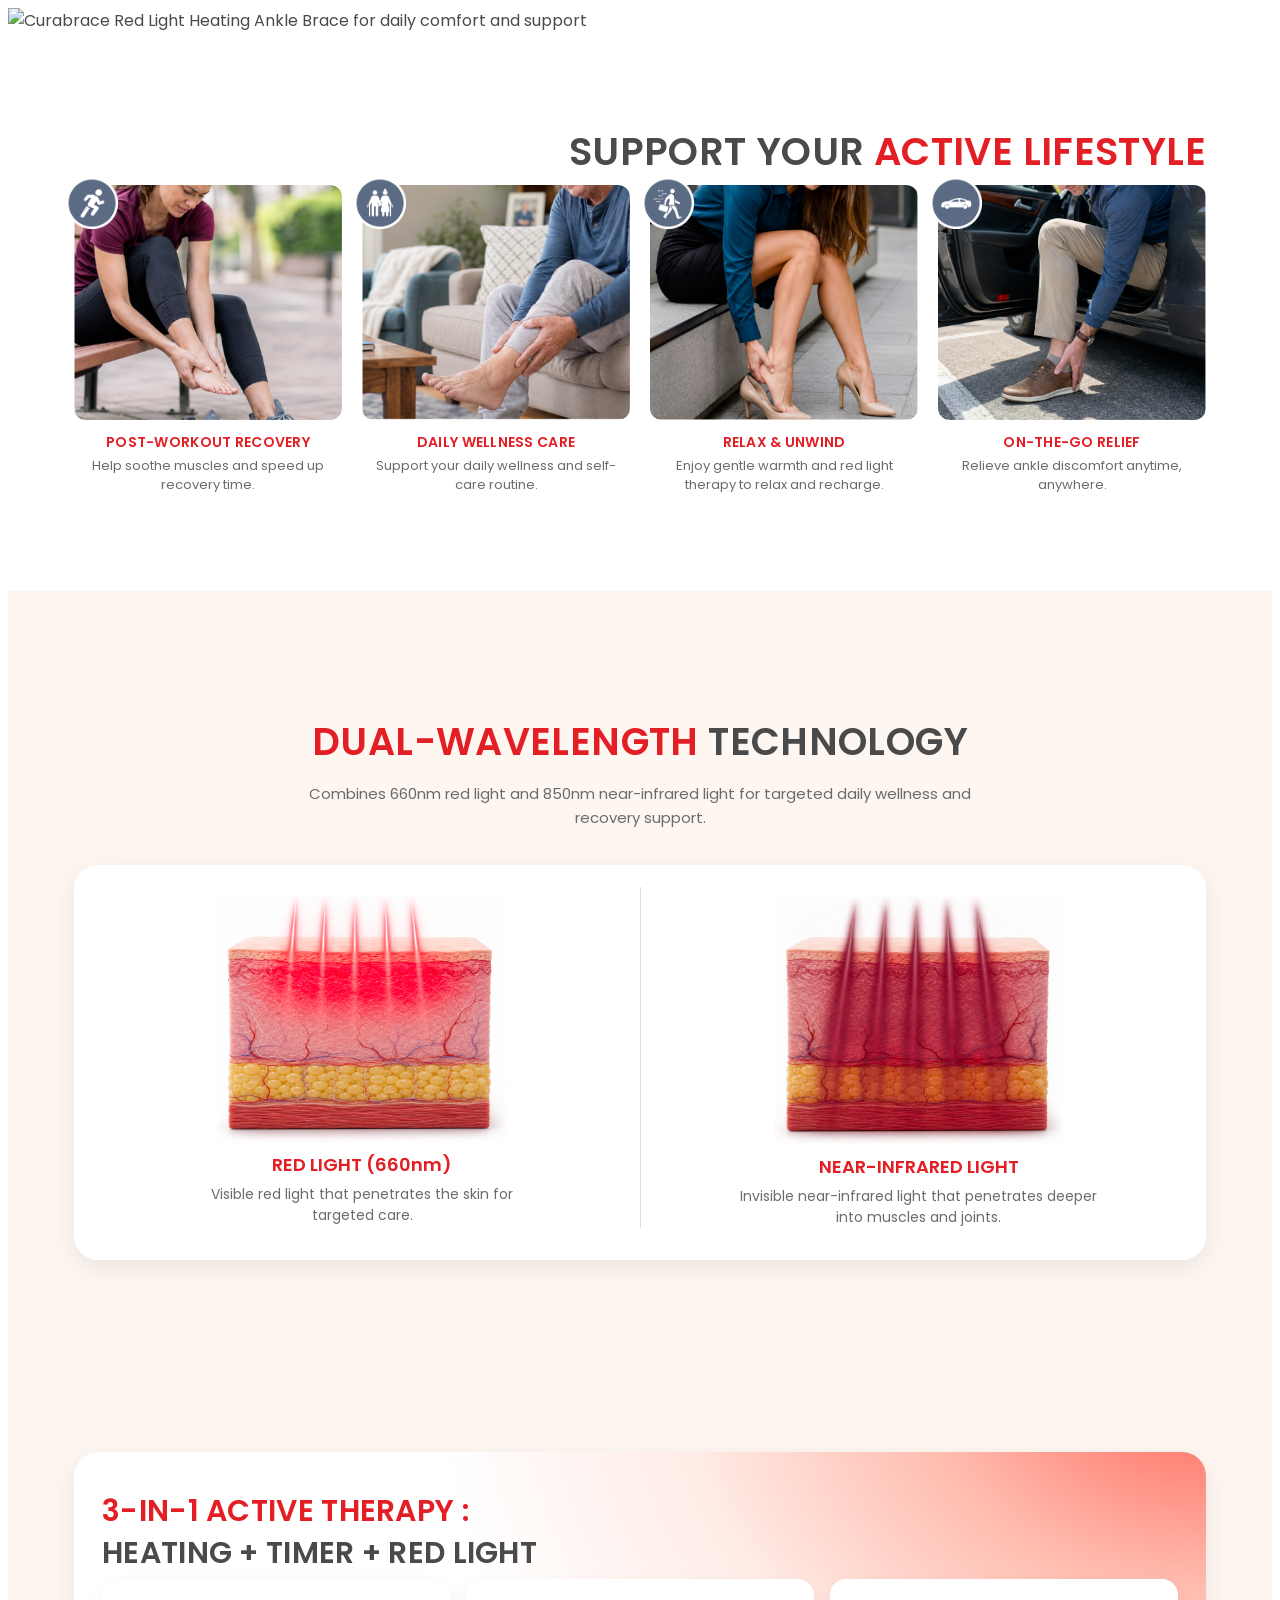
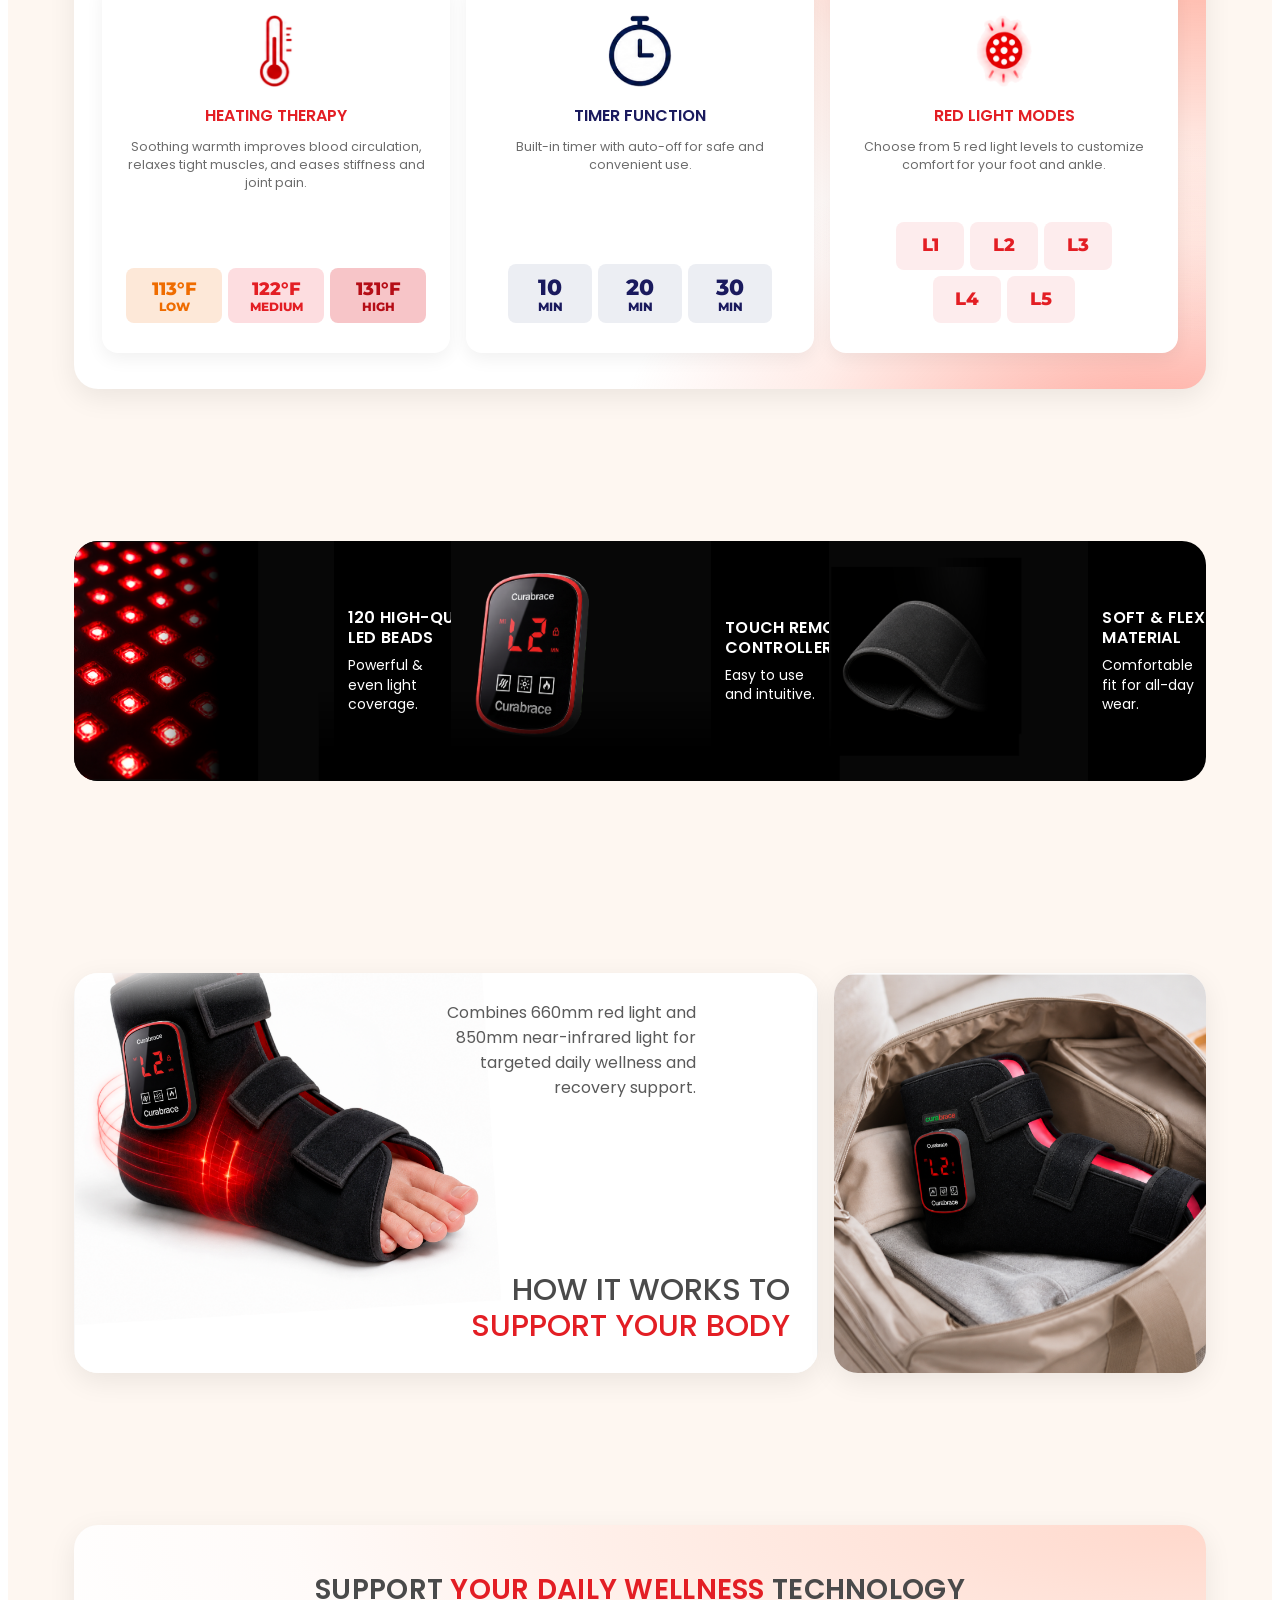
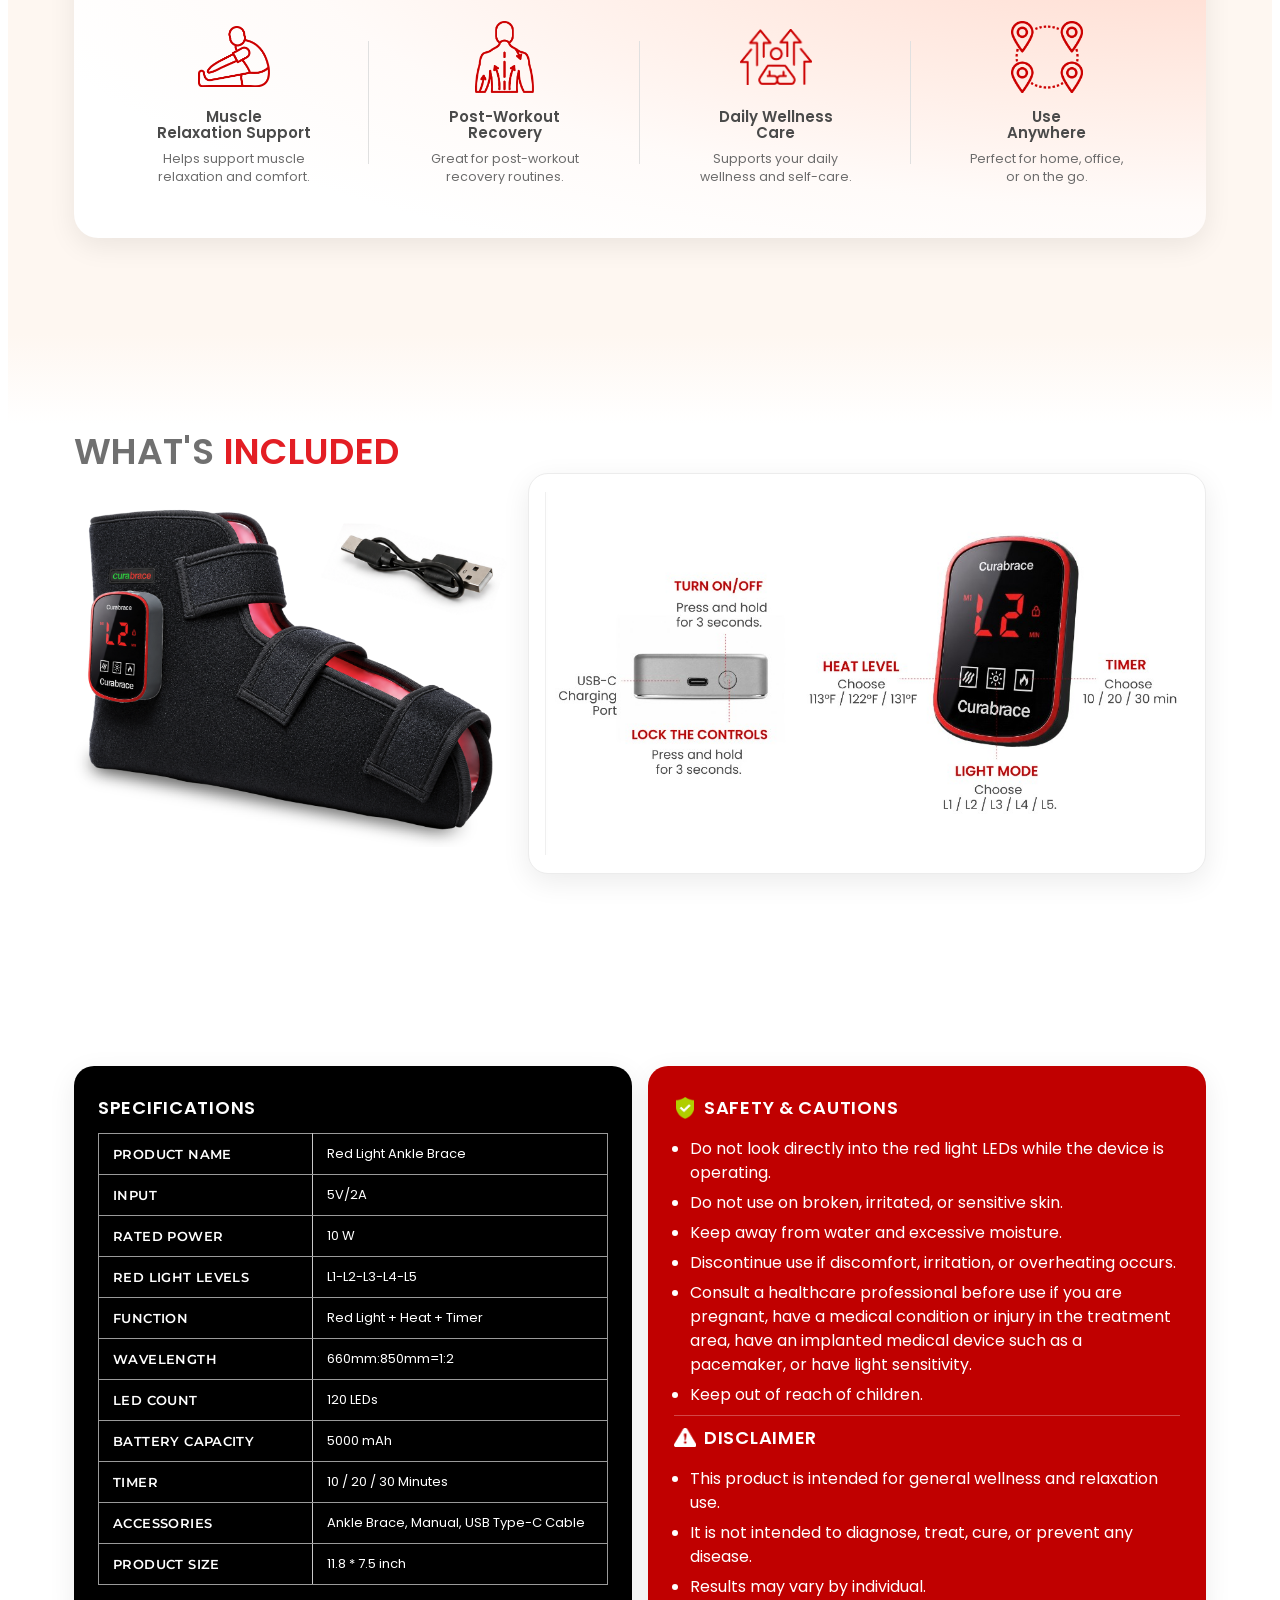
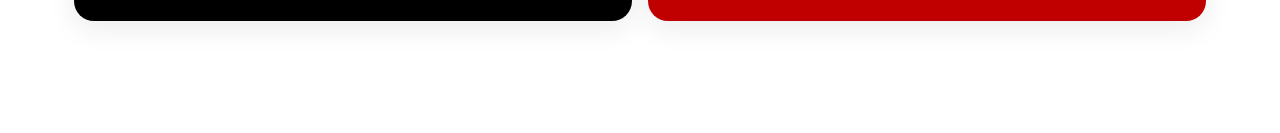
==== commit f4684c00: "Fill the black feature banner edge to edge so images are not letterboxed. Co-authored-by: Cursor <cu" ====
--- a/Ankle/index.html
+++ b/Ankle/index.html
@@ -4,7 +4,7 @@
     <meta charset="UTF-8">
     <meta name="viewport" content="width=device-width, initial-scale=1.0">
     <title>Curabrace Red Light Heating Ankle Brace</title>
-    <link rel="stylesheet" href="style.css?v=35">
+    <link rel="stylesheet" href="style.css?v=37">
     <link rel="preconnect" href="https://fonts.googleapis.com">
     <link rel="preconnect" href="https://fonts.gstatic.com" crossorigin>
     <link href="https://fonts.googleapis.com/css2?family=Montserrat:wght@400;500;600;700;800&amp;family=Poppins:wght@400;500;600&amp;display=swap" rel="stylesheet">
@@ -133,21 +133,21 @@
             <div class="ankle-container">
                 <div class="ankle-features">
                     <div class="ankle-feat">
-                        <img src="assets/feat-led.png?v=2" alt="120 high-quality LED beads">
+                        <img src="assets/feat-led.png?v=3" alt="120 high-quality LED beads">
                         <div class="ankle-feat-txt">
                             <h3>120 HIGH-QUALITY<br>LED BEADS</h3>
                             <p>Powerful &amp; even light coverage.</p>
                         </div>
                     </div>
                     <div class="ankle-feat">
-                        <img src="assets/feat-remote.png?v=2" alt="Touch remote controller">
+                        <img src="assets/feat-remote.png?v=3" alt="Touch remote controller">
                         <div class="ankle-feat-txt">
                             <h3>TOUCH REMOTE<br>CONTROLLER</h3>
                             <p>Easy to use and intuitive.</p>
                         </div>
                     </div>
                     <div class="ankle-feat">
-                        <img src="assets/feat-fabric.png?v=2" alt="Soft and flexible wrap material">
+                        <img src="assets/feat-fabric.png?v=3" alt="Soft and flexible wrap material">
                         <div class="ankle-feat-txt">
                             <h3>SOFT &amp; FLEXIBLE<br>MATERIAL</h3>
                             <p>Comfortable fit for all-day wear.</p>
--- a/Ankle/style.css
+++ b/Ankle/style.css
@@ -310,6 +310,7 @@
     background: #000;
     border-radius: var(--radius);
     padding: 0 !important;
+    min-height: 240px;
     display: flex;
     justify-content: space-between;
     gap: 0;
@@ -324,18 +325,22 @@
     flex: 1 1 0;
     min-width: 0;
     min-height: 240px;
-}
+    height: 240px;
+    padding: 0 !important;
+}
+.ankle-feat img,
+.ankle-features .ankle-feat img,
 .ankle-page .ankle-feat img,
 .ankle-page .ankle-feat:first-child img {
     width: auto !important;
-    max-width: 40%;
+    max-width: none !important;
     height: 240px !important;
-    max-height: 240px;
+    max-height: 240px !important;
     object-fit: contain !important;
-    object-position: left center;
-    flex-shrink: 0;
+    object-position: left center !important;
+    flex-shrink: 0 !important;
     align-self: stretch;
-    display: block;
+    display: block !important;
 }
 
 
@@ -713,12 +718,13 @@
         min-height: 0;
     }
     .ankle-feat { gap: 10px; padding: 0; }
+    .ankle-feat img,
     .ankle-page .ankle-feat img,
     .ankle-page .ankle-feat:first-child img {
         width: 72px !important;
         height: 72px !important;
-        max-width: 72px;
-        max-height: 72px;
+        max-width: 72px !important;
+        max-height: 72px !important;
         object-fit: contain !important;
     }
 
@@ -789,12 +795,13 @@
     .ankle-feat-txt { padding-right: 0; }
     .ankle-feat-txt h3 { font-size: 13px; margin: 0 0 4px; }
     .ankle-feat-txt p { font-size: 12px; }
+    .ankle-feat img,
     .ankle-page .ankle-feat img,
     .ankle-page .ankle-feat:first-child img {
         width: 72px !important;
         height: 72px !important;
-        max-width: 72px;
-        max-height: 72px;
+        max-width: 72px !important;
+        max-height: 72px !important;
         object-fit: contain !important;
     }
 
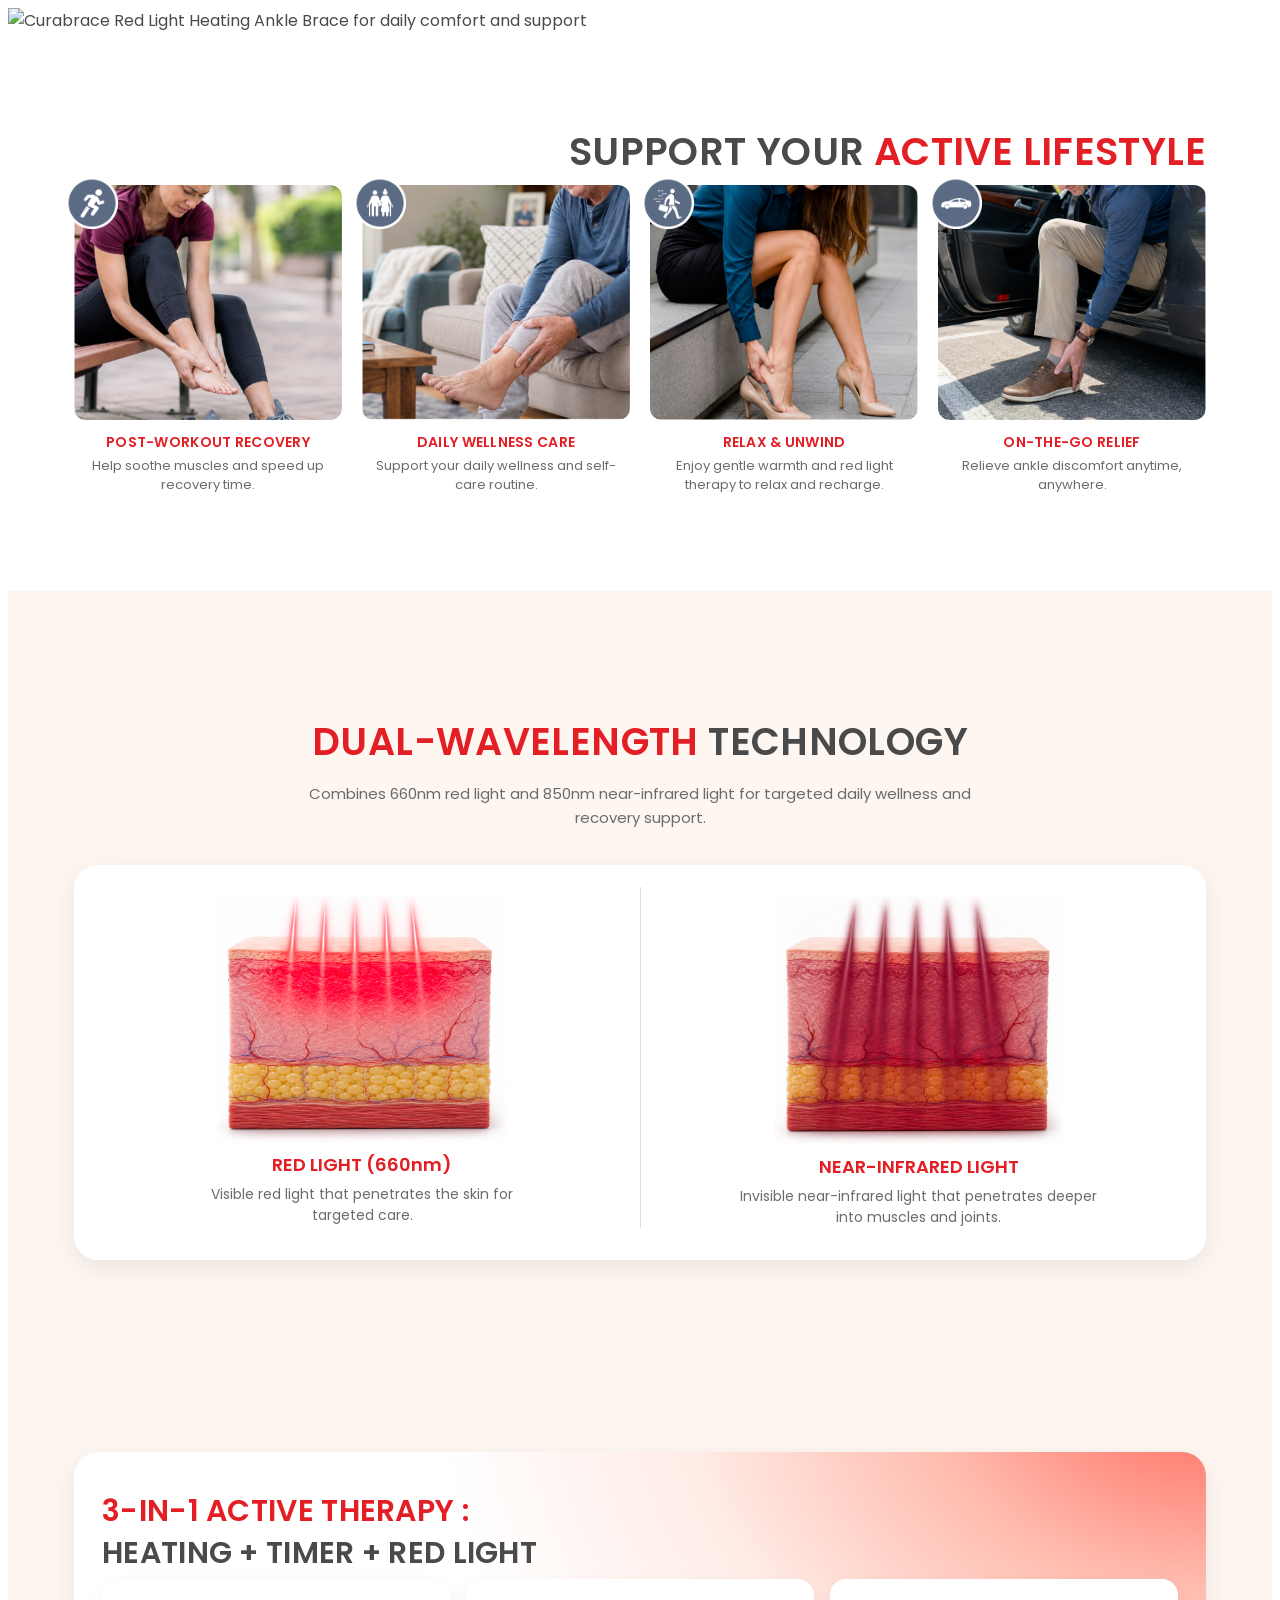
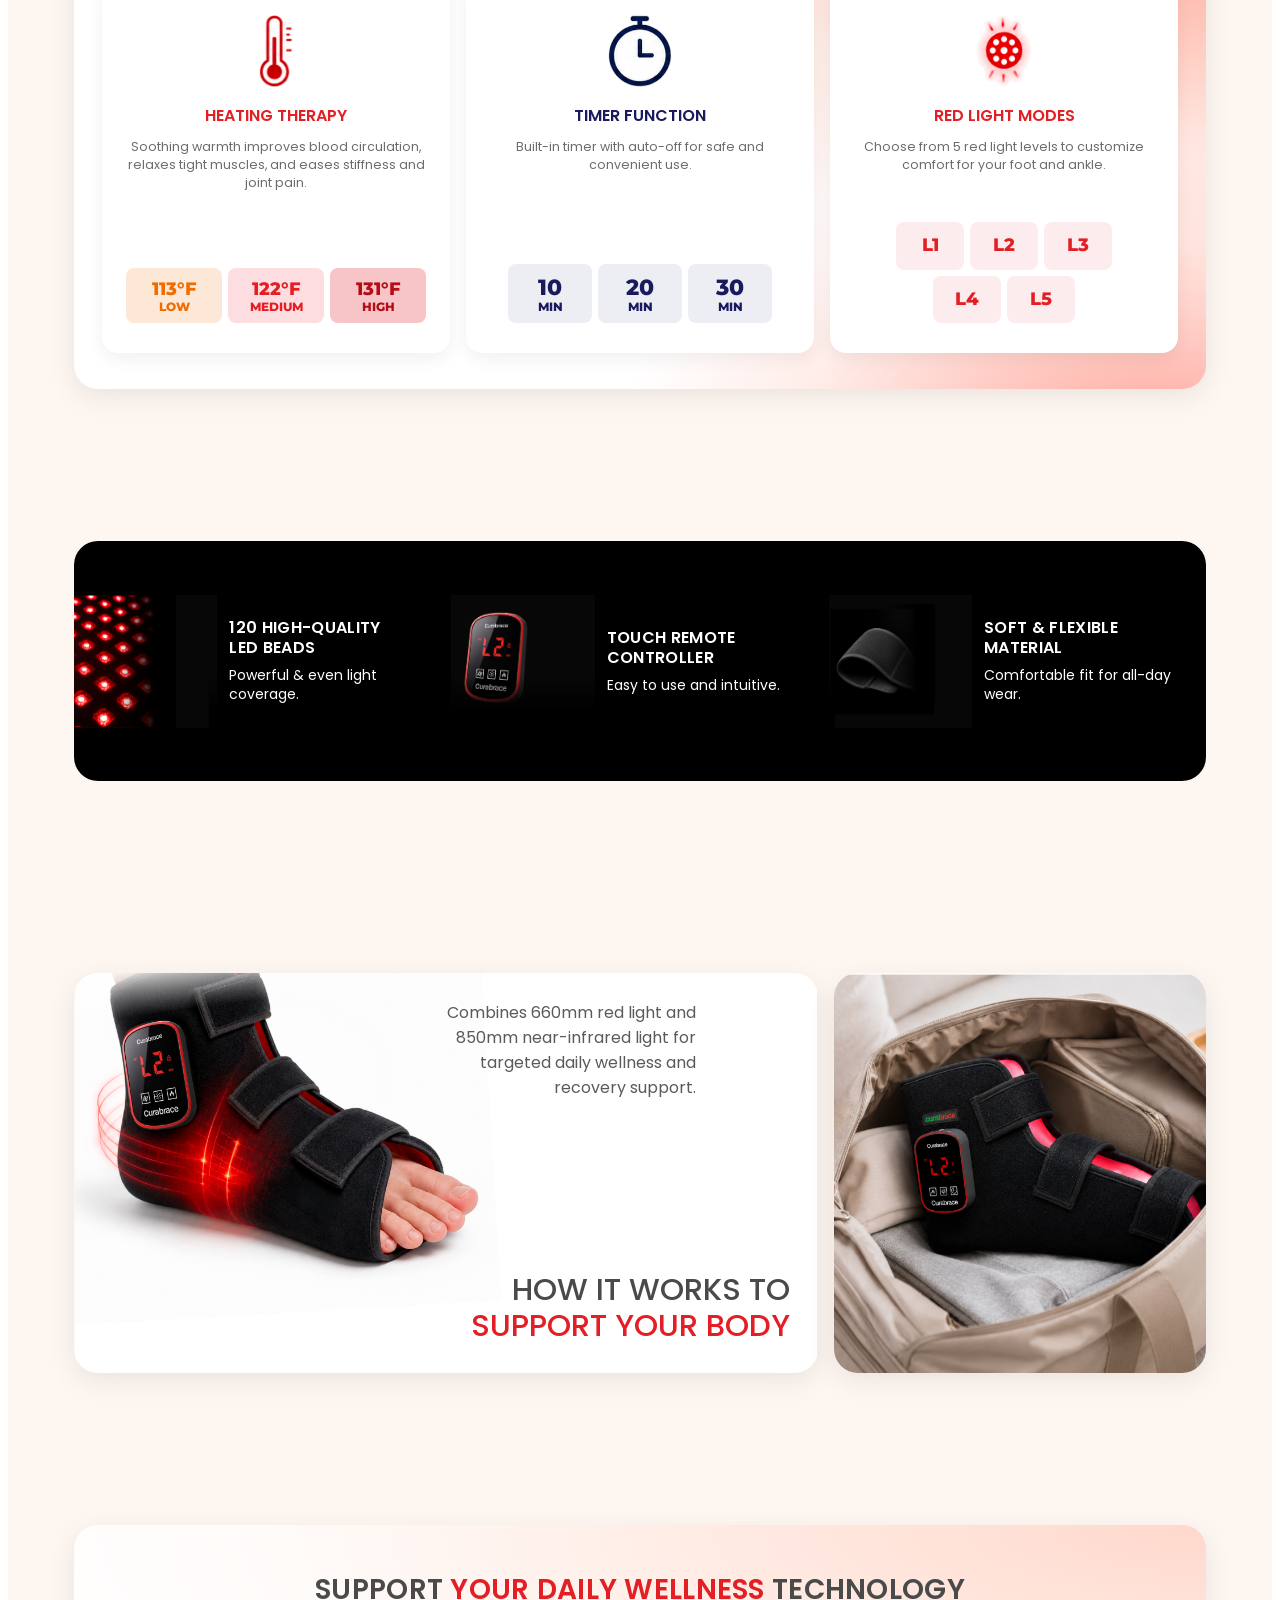
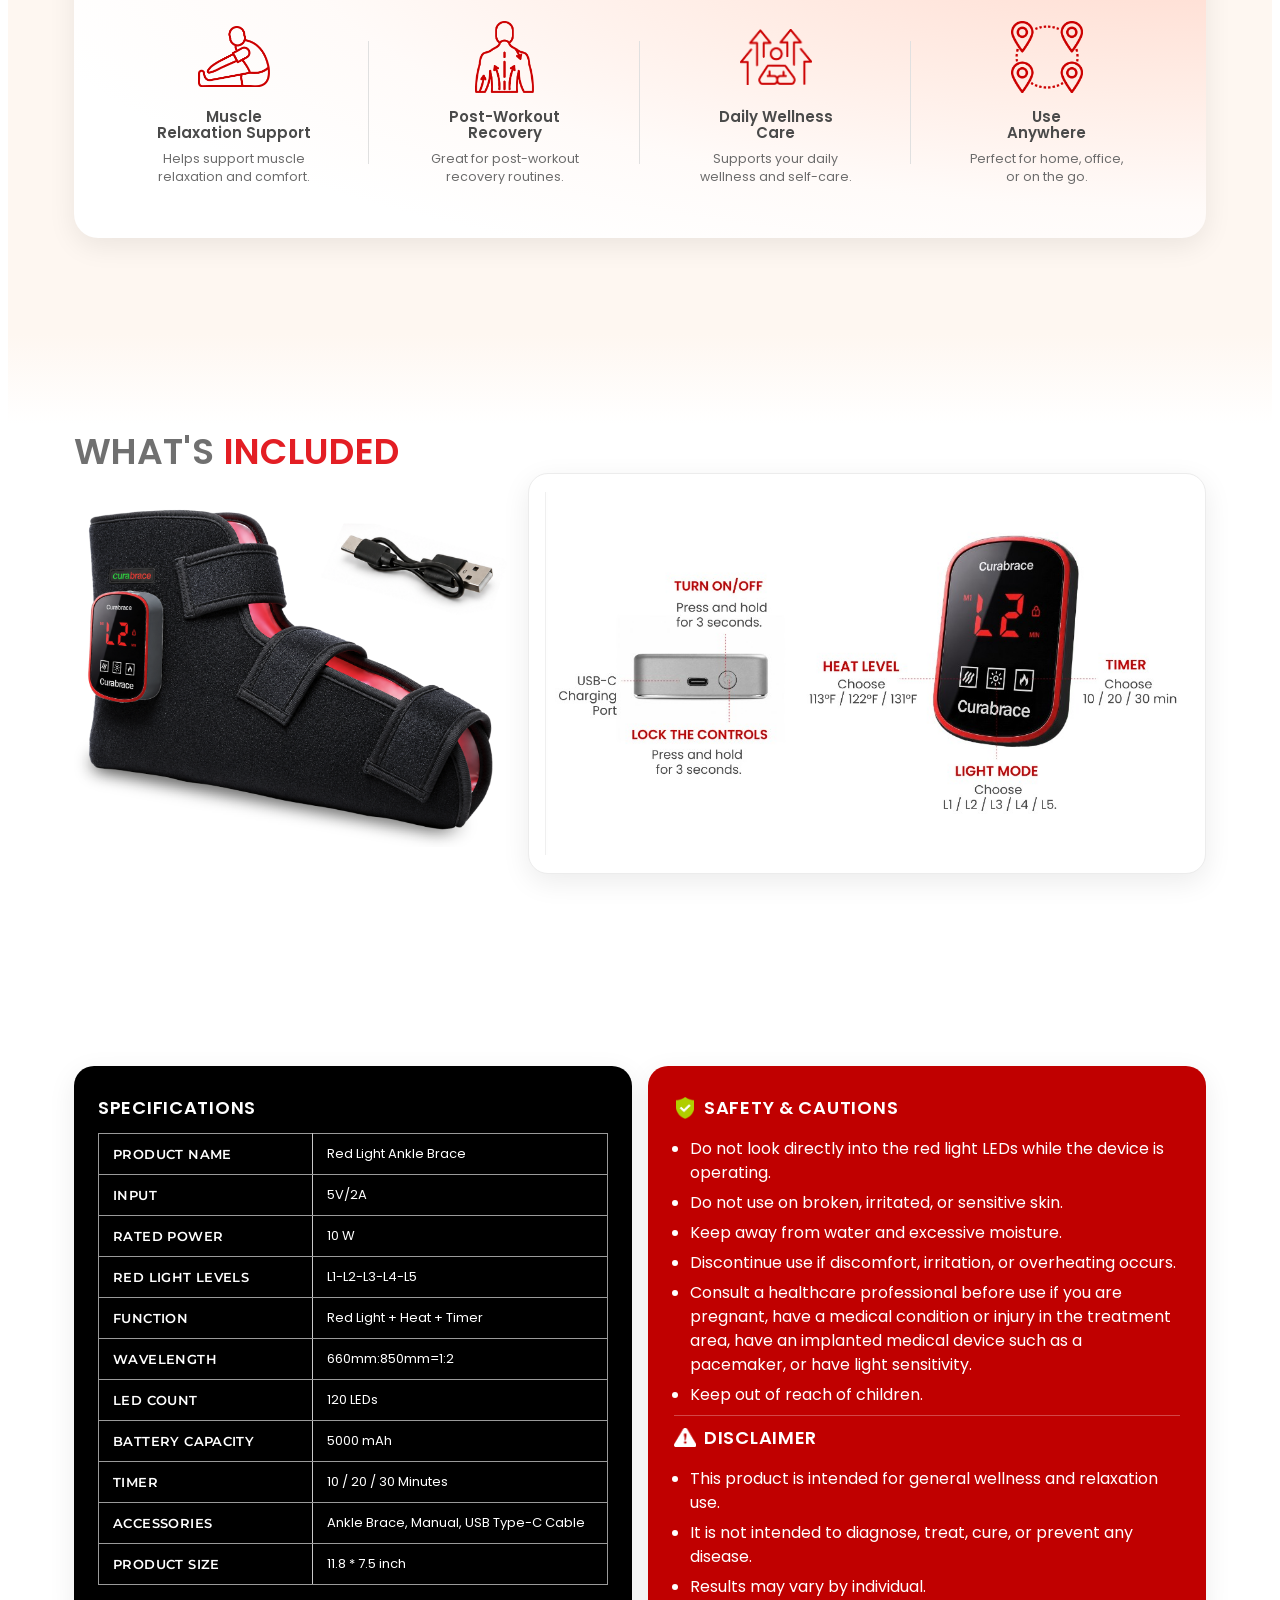
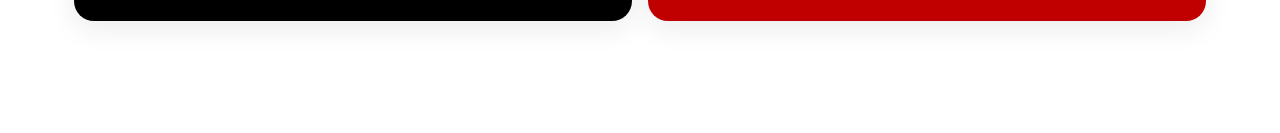
==== commit 2c147c44: "Rebalance black-banner image and text so titles are no longer clipped. Co-authored-by: Cursor <curso" ====
--- a/Ankle/index.html
+++ b/Ankle/index.html
@@ -4,7 +4,7 @@
     <meta charset="UTF-8">
     <meta name="viewport" content="width=device-width, initial-scale=1.0">
     <title>Curabrace Red Light Heating Ankle Brace</title>
-    <link rel="stylesheet" href="style.css?v=37">
+    <link rel="stylesheet" href="style.css?v=38">
     <link rel="preconnect" href="https://fonts.googleapis.com">
     <link rel="preconnect" href="https://fonts.gstatic.com" crossorigin>
     <link href="https://fonts.googleapis.com/css2?family=Montserrat:wght@400;500;600;700;800&amp;family=Poppins:wght@400;500;600&amp;display=swap" rel="stylesheet">
--- a/Ankle/style.css
+++ b/Ankle/style.css
@@ -320,8 +320,8 @@
 }
 .ankle-feat {
     display: flex;
-    align-items: stretch;
-    gap: 14px;
+    align-items: center;
+    gap: 12px;
     flex: 1 1 0;
     min-width: 0;
     min-height: 240px;
@@ -332,14 +332,15 @@
 .ankle-features .ankle-feat img,
 .ankle-page .ankle-feat img,
 .ankle-page .ankle-feat:first-child img {
-    width: auto !important;
-    max-width: none !important;
-    height: 240px !important;
+    width: 38% !important;
+    max-width: 38% !important;
+    height: auto !important;
     max-height: 240px !important;
+    aspect-ratio: 1 / 1;
     object-fit: contain !important;
-    object-position: left center !important;
+    object-position: center center !important;
     flex-shrink: 0 !important;
-    align-self: stretch;
+    align-self: center;
     display: block !important;
 }
 
@@ -358,7 +359,7 @@
     line-height: 1.25;
     margin: 0 0 8px;
     color: #fff !important;
-    white-space: nowrap;
+    white-space: normal;
     overflow-wrap: normal;
     word-break: normal;
     hyphens: none;
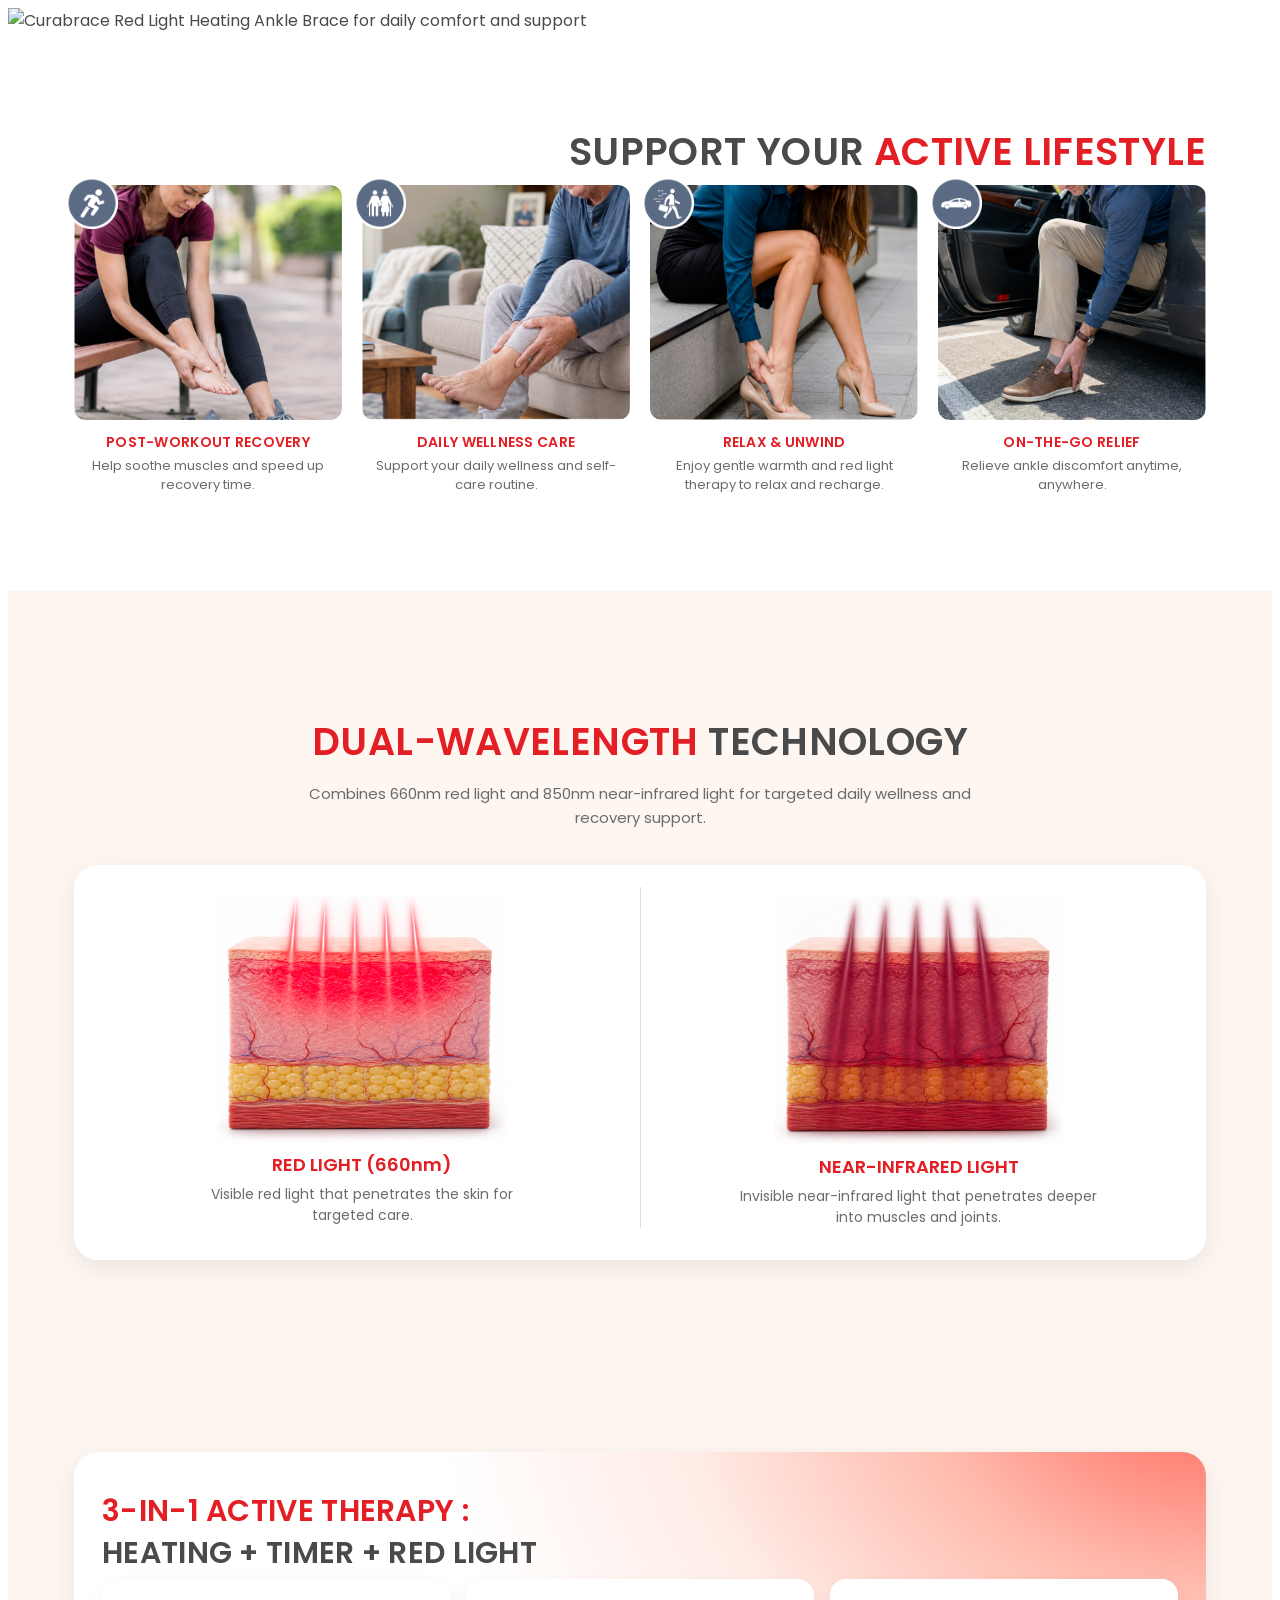
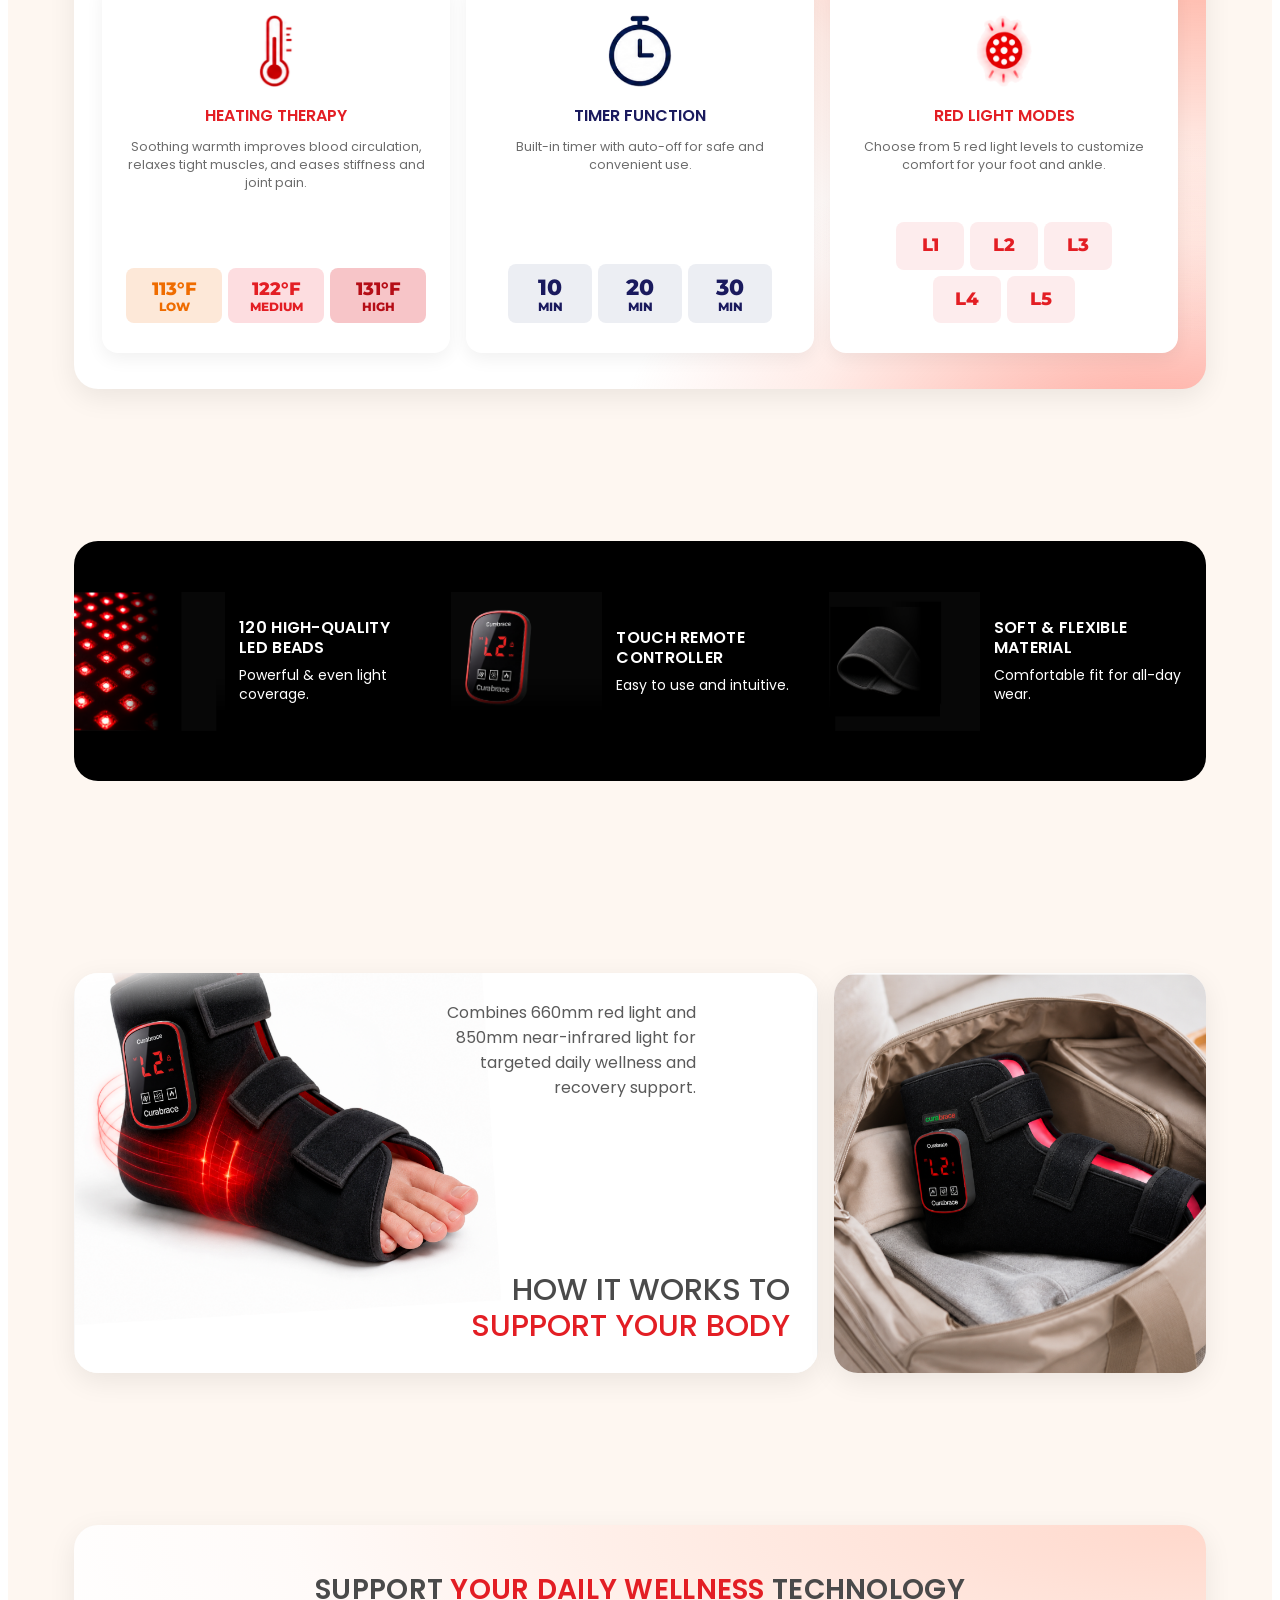
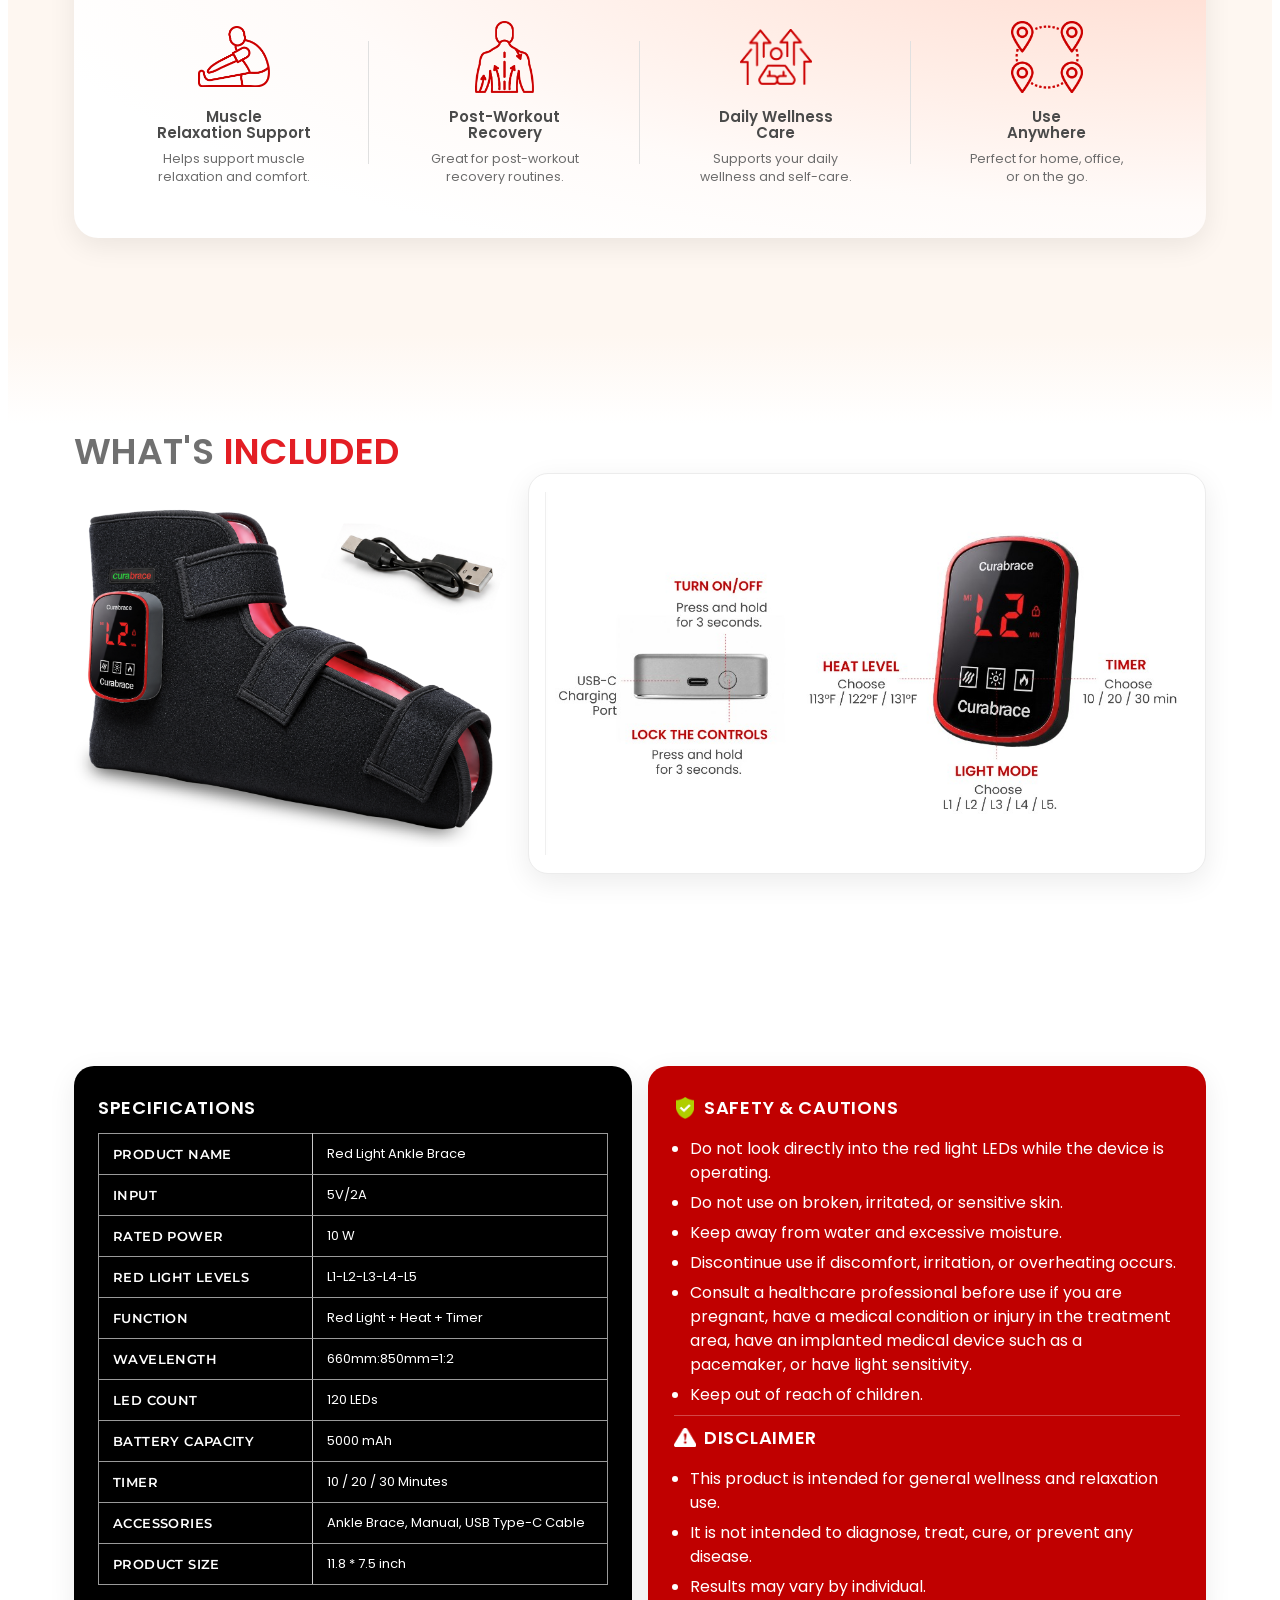
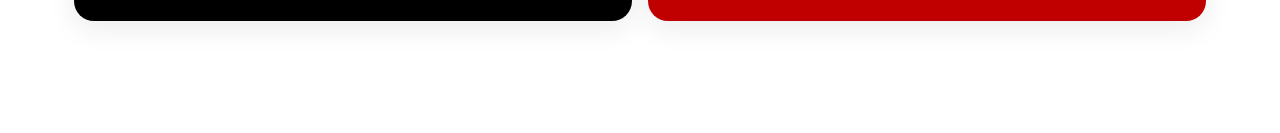
==== commit d1083c52: "Restore every product except Waist Belt to the previous banner styles. Co-authored-by: Cursor <curso" ====
--- a/Ankle/index.html
+++ b/Ankle/index.html
@@ -4,7 +4,7 @@
     <meta charset="UTF-8">
     <meta name="viewport" content="width=device-width, initial-scale=1.0">
     <title>Curabrace Red Light Heating Ankle Brace</title>
-    <link rel="stylesheet" href="style.css?v=38">
+    <link rel="stylesheet" href="style.css?v=36">
     <link rel="preconnect" href="https://fonts.googleapis.com">
     <link rel="preconnect" href="https://fonts.gstatic.com" crossorigin>
     <link href="https://fonts.googleapis.com/css2?family=Montserrat:wght@400;500;600;700;800&amp;family=Poppins:wght@400;500;600&amp;display=swap" rel="stylesheet">
--- a/Ankle/style.css
+++ b/Ankle/style.css
@@ -310,7 +310,6 @@
     background: #000;
     border-radius: var(--radius);
     padding: 0 !important;
-    min-height: 240px;
     display: flex;
     justify-content: space-between;
     gap: 0;
@@ -320,23 +319,20 @@
 }
 .ankle-feat {
     display: flex;
-    align-items: center;
-    gap: 12px;
+    align-items: stretch;
+    gap: 14px;
     flex: 1 1 0;
     min-width: 0;
     min-height: 240px;
-    height: 240px;
-    padding: 0 !important;
 }
 .ankle-feat img,
 .ankle-features .ankle-feat img,
 .ankle-page .ankle-feat img,
 .ankle-page .ankle-feat:first-child img {
-    width: 38% !important;
-    max-width: 38% !important;
-    height: auto !important;
+    width: auto !important;
+    max-width: 40% !important;
+    height: 240px !important;
     max-height: 240px !important;
-    aspect-ratio: 1 / 1;
     object-fit: contain !important;
     object-position: center center !important;
     flex-shrink: 0 !important;
@@ -359,7 +355,7 @@
     line-height: 1.25;
     margin: 0 0 8px;
     color: #fff !important;
-    white-space: normal;
+    white-space: nowrap;
     overflow-wrap: normal;
     word-break: normal;
     hyphens: none;
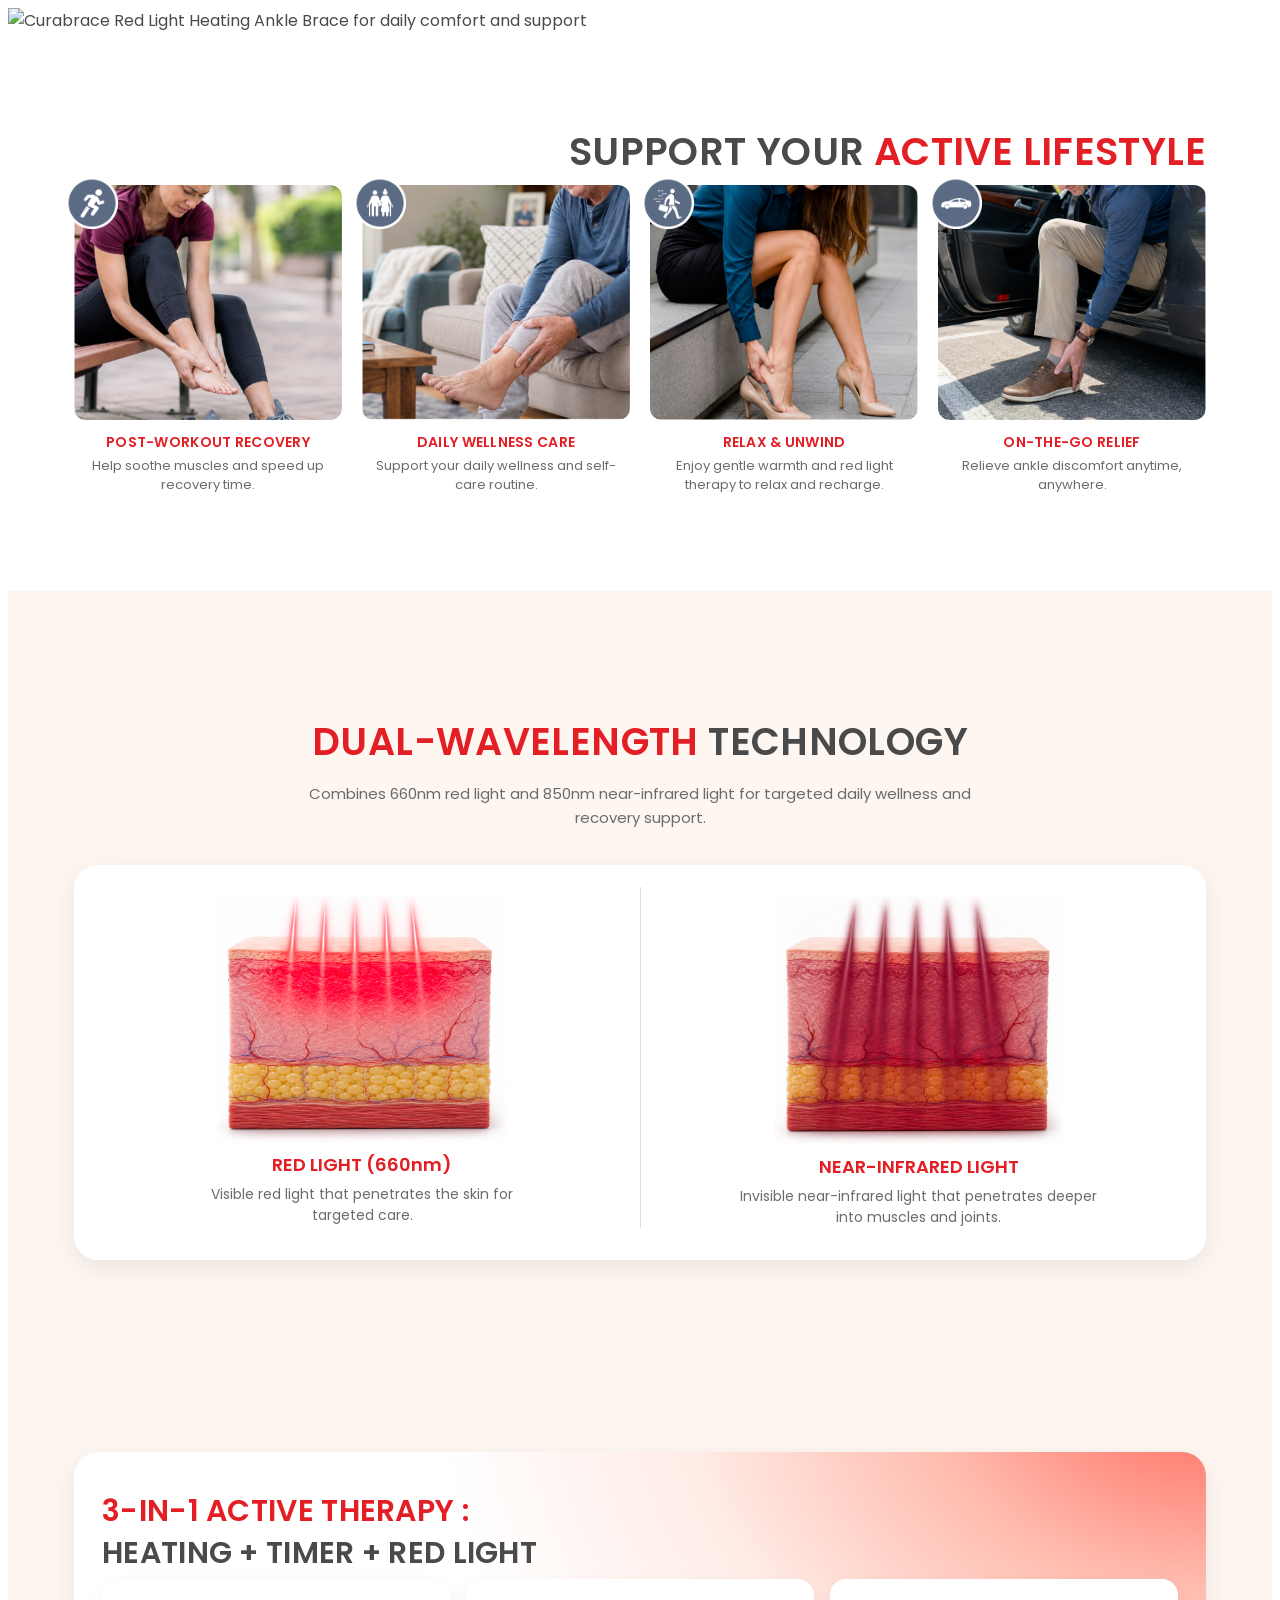
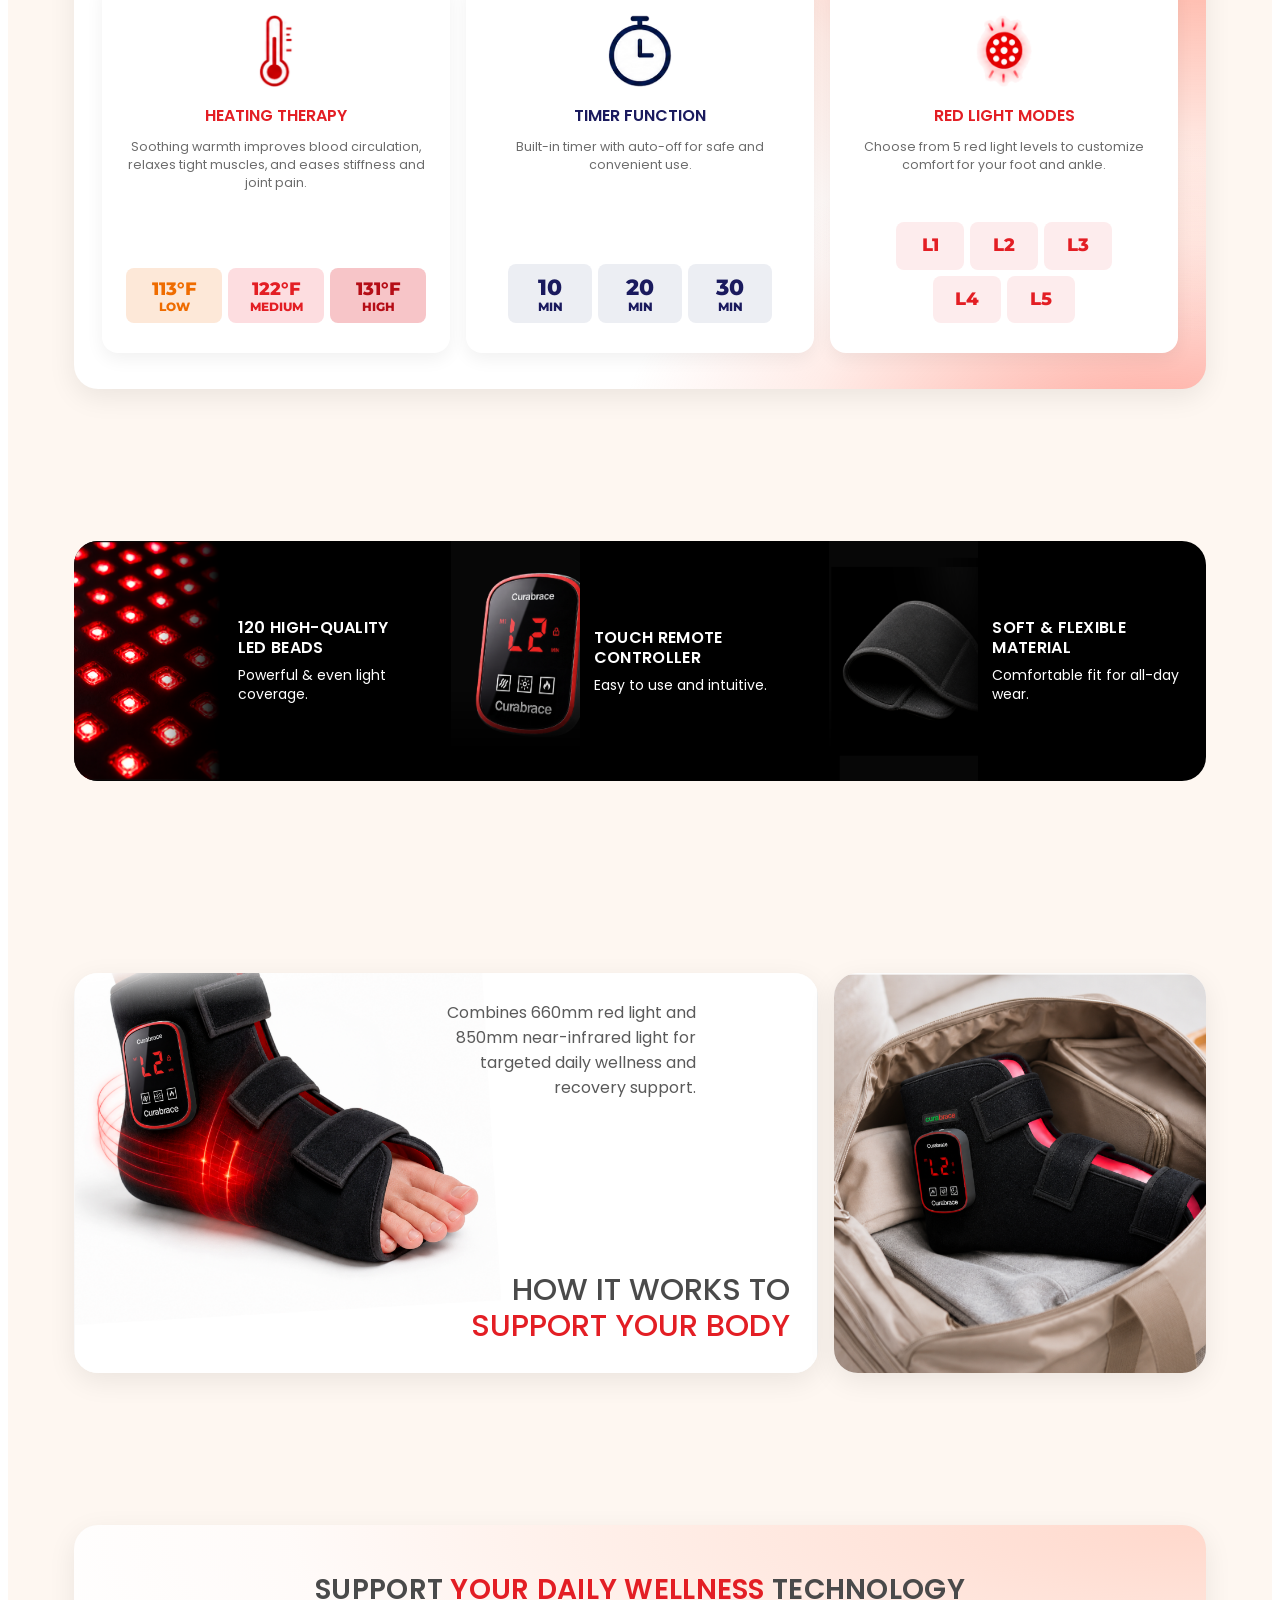
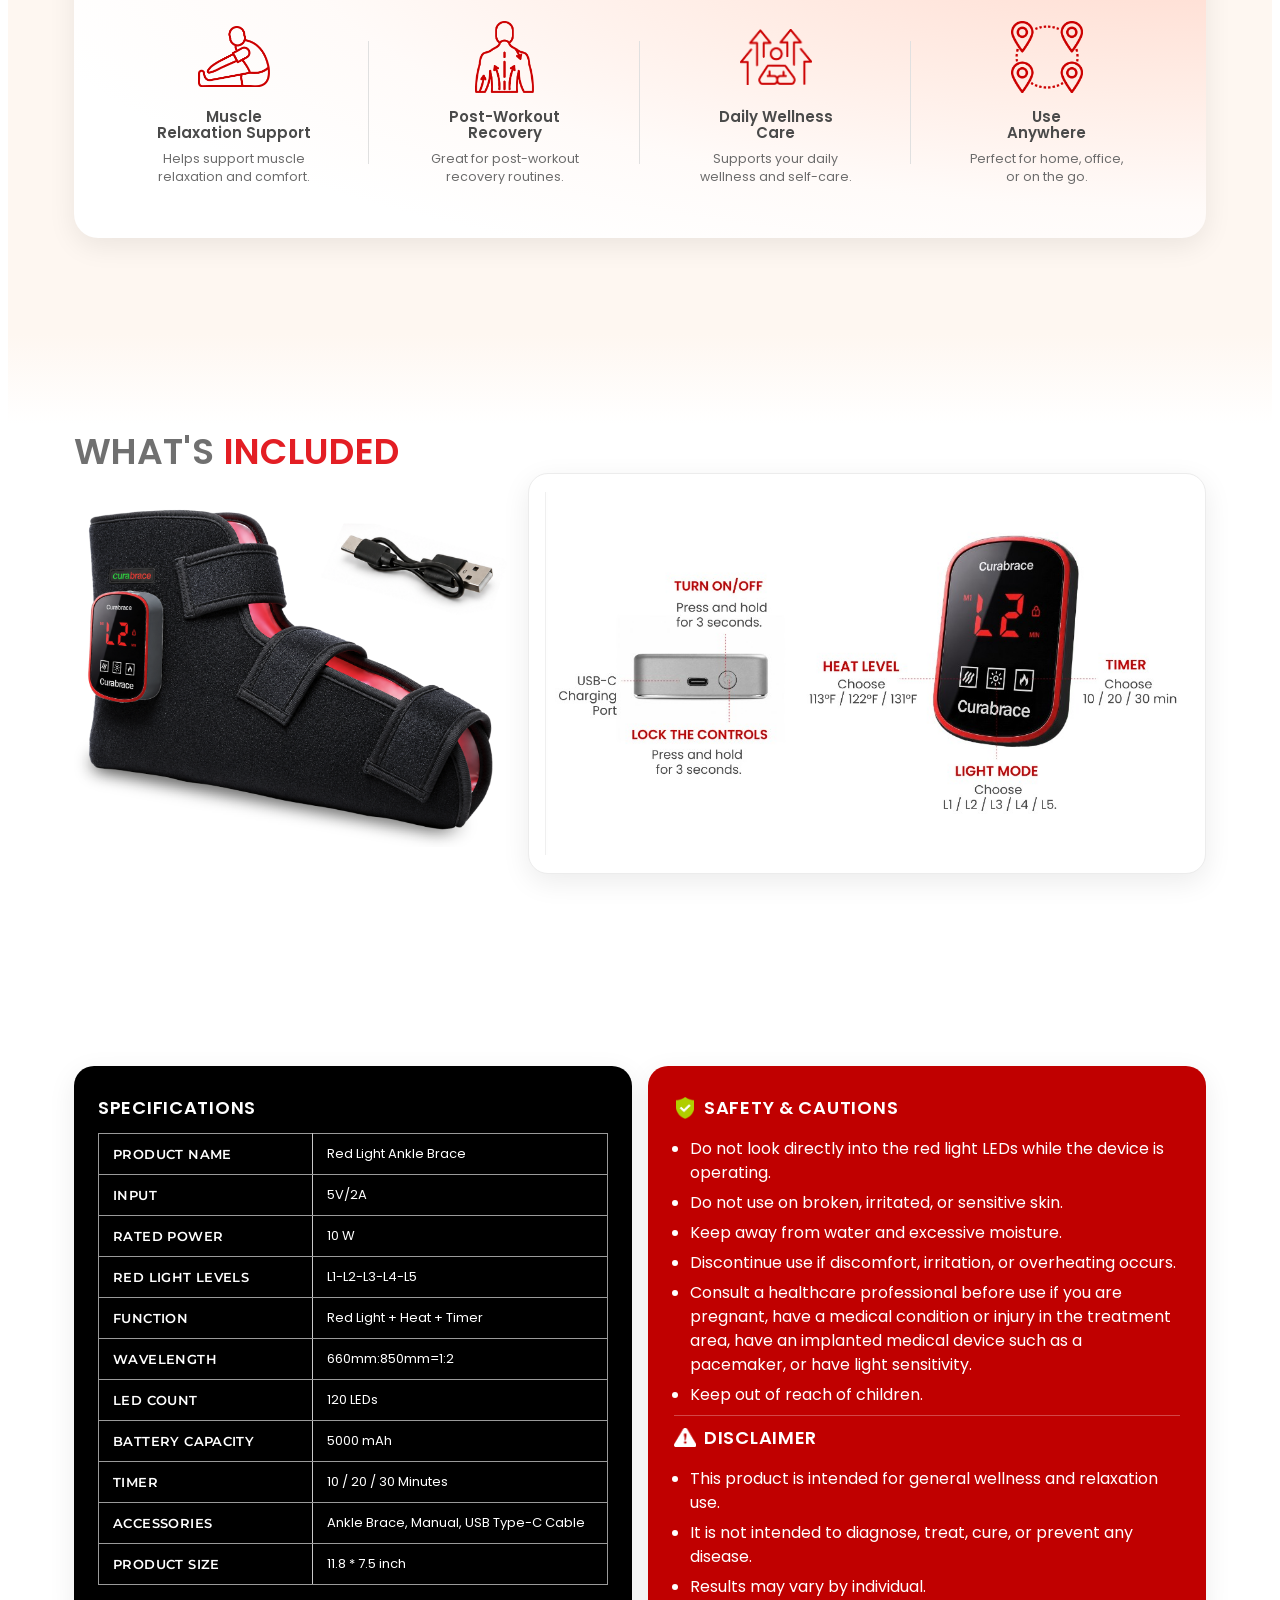
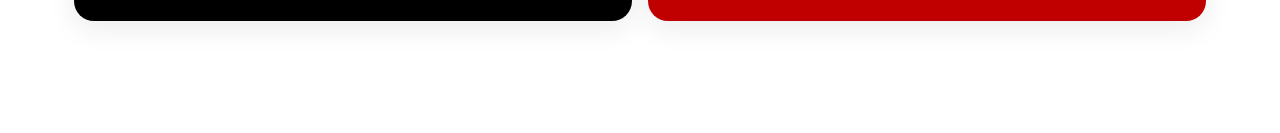
==== commit fa10be26: "Normalize feature image assets for the seven inconsistent black banners. Co-authored-by: Cursor <cur" ====
--- a/Ankle/index.html
+++ b/Ankle/index.html
@@ -4,7 +4,7 @@
     <meta charset="UTF-8">
     <meta name="viewport" content="width=device-width, initial-scale=1.0">
     <title>Curabrace Red Light Heating Ankle Brace</title>
-    <link rel="stylesheet" href="style.css?v=36">
+    <link rel="stylesheet" href="style.css?v=38">
     <link rel="preconnect" href="https://fonts.googleapis.com">
     <link rel="preconnect" href="https://fonts.gstatic.com" crossorigin>
     <link href="https://fonts.googleapis.com/css2?family=Montserrat:wght@400;500;600;700;800&amp;family=Poppins:wght@400;500;600&amp;display=swap" rel="stylesheet">
@@ -133,21 +133,21 @@
             <div class="ankle-container">
                 <div class="ankle-features">
                     <div class="ankle-feat">
-                        <img src="assets/feat-led.png?v=3" alt="120 high-quality LED beads">
+                        <img src="assets/feat-led.png?v=6" alt="120 high-quality LED beads">
                         <div class="ankle-feat-txt">
                             <h3>120 HIGH-QUALITY<br>LED BEADS</h3>
                             <p>Powerful &amp; even light coverage.</p>
                         </div>
                     </div>
                     <div class="ankle-feat">
-                        <img src="assets/feat-remote.png?v=3" alt="Touch remote controller">
+                        <img src="assets/feat-remote.png?v=6" alt="Touch remote controller">
                         <div class="ankle-feat-txt">
                             <h3>TOUCH REMOTE<br>CONTROLLER</h3>
                             <p>Easy to use and intuitive.</p>
                         </div>
                     </div>
                     <div class="ankle-feat">
-                        <img src="assets/feat-fabric.png?v=3" alt="Soft and flexible wrap material">
+                        <img src="assets/feat-fabric.png?v=6" alt="Soft and flexible wrap material">
                         <div class="ankle-feat-txt">
                             <h3>SOFT &amp; FLEXIBLE<br>MATERIAL</h3>
                             <p>Comfortable fit for all-day wear.</p>
--- a/Ankle/style.css
+++ b/Ankle/style.css
@@ -338,6 +338,8 @@
     flex-shrink: 0 !important;
     align-self: center;
     display: block !important;
+    opacity: 1 !important;
+    visibility: visible !important;
 }
 
 
@@ -346,7 +348,7 @@
     flex: 1 1 auto;
     min-width: 0;
     align-self: center;
-    padding-right: 6px;
+    padding-right: 12px;
 }
 .ankle-feat-txt h3 {
     font-size: 16px;
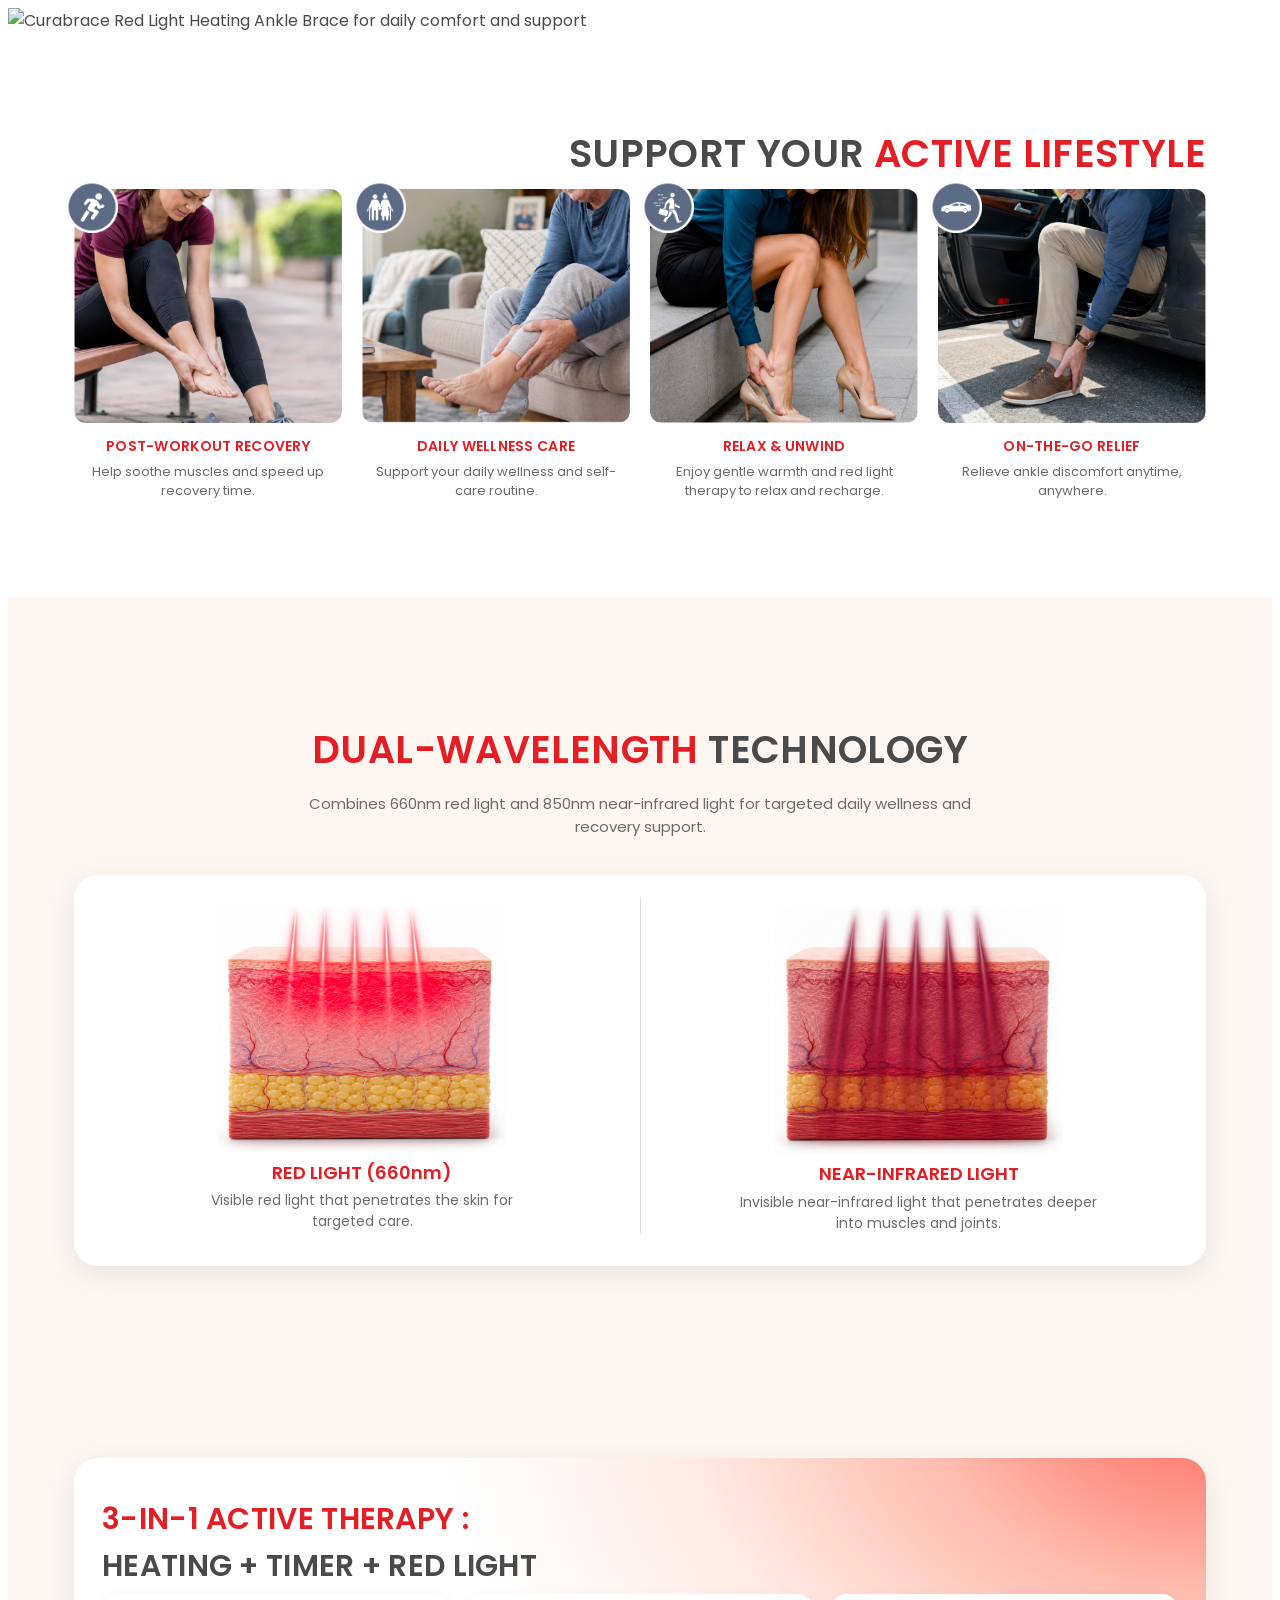
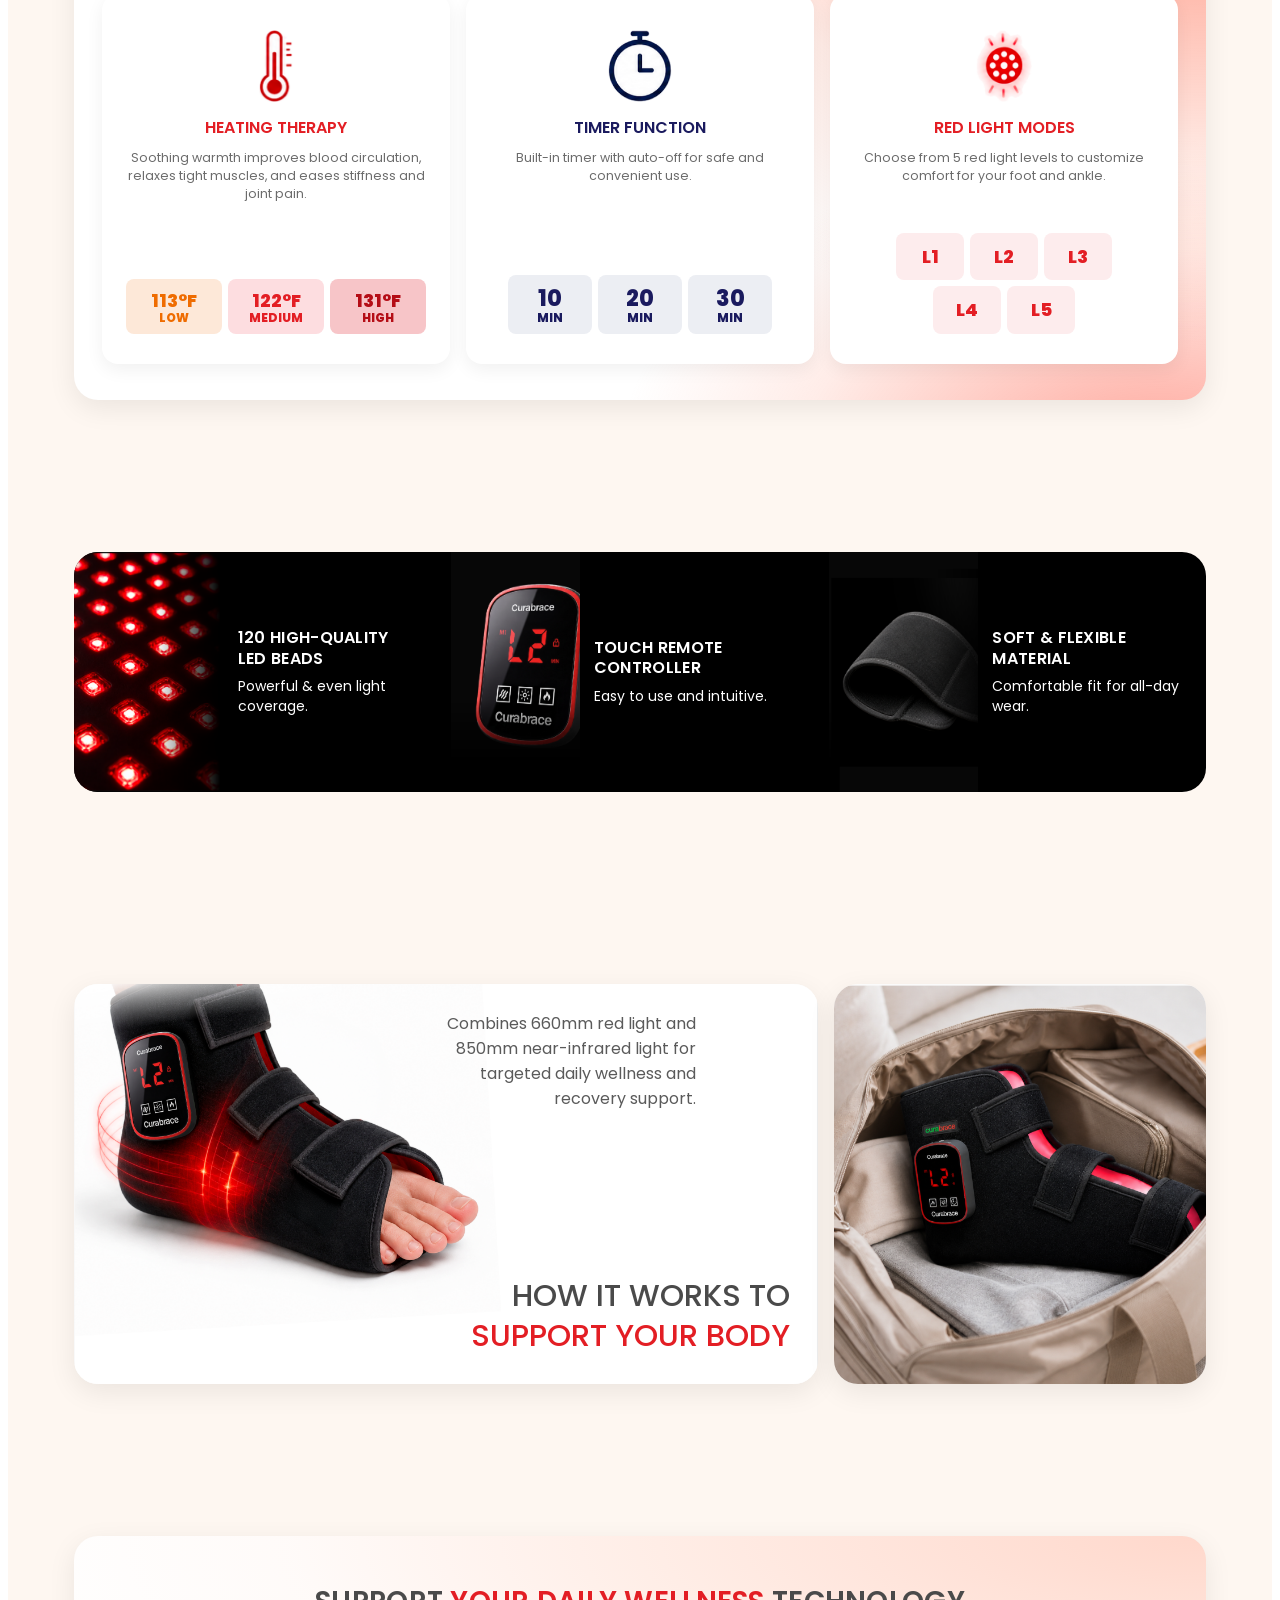
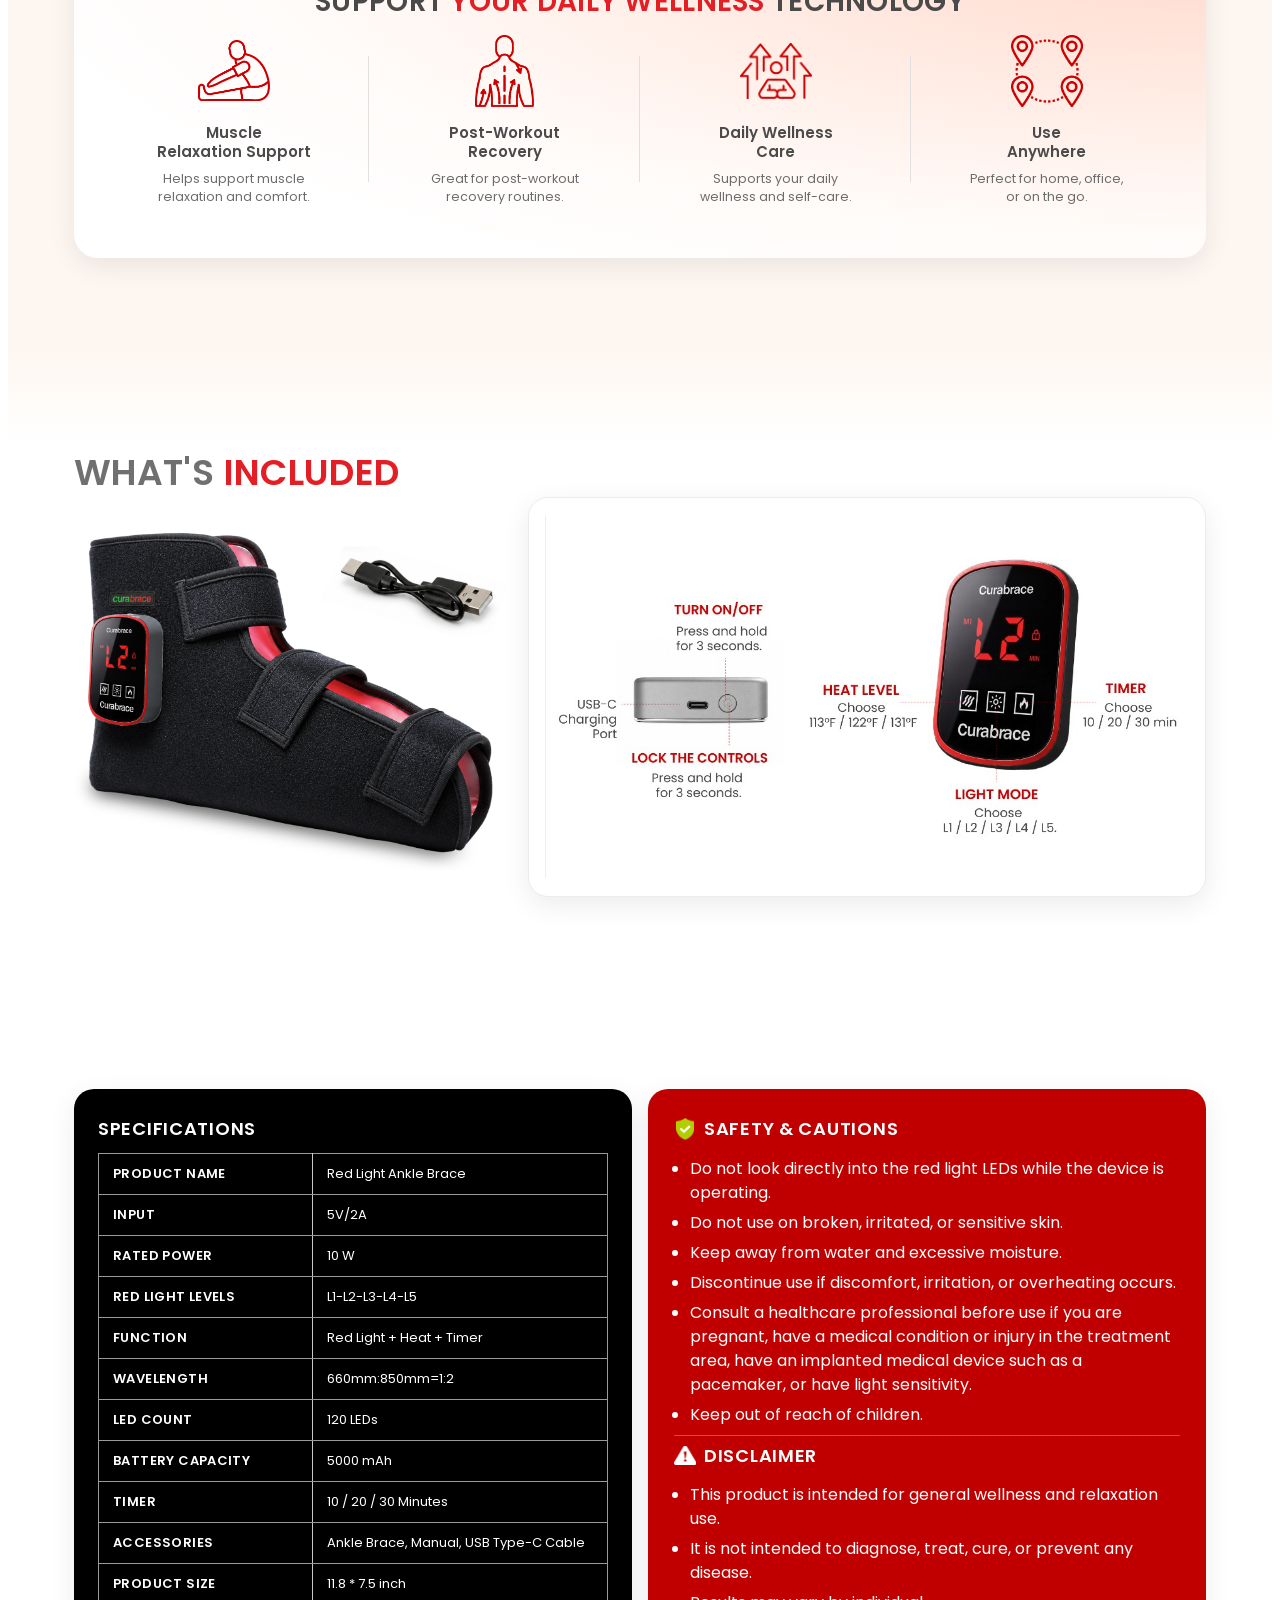
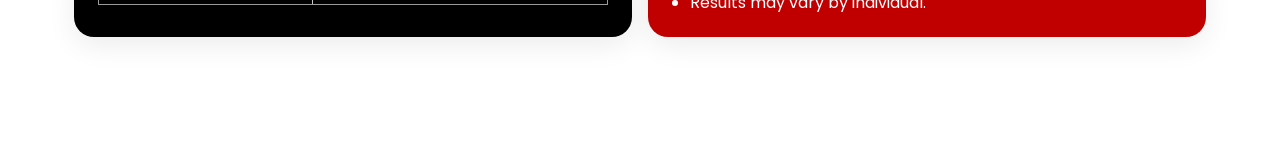
==== commit 49fc771d: "Use Poppins throughout every product page and loosen heading line spacing. Co-authored-by: Cursor <c" ====
--- a/Ankle/index.html
+++ b/Ankle/index.html
@@ -4,10 +4,10 @@
     <meta charset="UTF-8">
     <meta name="viewport" content="width=device-width, initial-scale=1.0">
     <title>Curabrace Red Light Heating Ankle Brace</title>
-    <link rel="stylesheet" href="style.css?v=38">
+    <link rel="stylesheet" href="style.css?v=39">
     <link rel="preconnect" href="https://fonts.googleapis.com">
     <link rel="preconnect" href="https://fonts.gstatic.com" crossorigin>
-    <link href="https://fonts.googleapis.com/css2?family=Montserrat:wght@400;500;600;700;800&amp;family=Poppins:wght@400;500;600&amp;display=swap" rel="stylesheet">
+    <link href="https://fonts.googleapis.com/css2?family=Poppins:wght@400;500;600;700;800&amp;display=swap" rel="stylesheet">
 </head>
 <body>
     <div class="ankle-page">
--- a/Ankle/style.css
+++ b/Ankle/style.css
@@ -11,7 +11,7 @@
     --radius-sm: 16px;
     --max: 1180px;
     --shadow: 0 8px 28px rgba(0, 0, 0, 0.08);
-    --font: 'Montserrat', sans-serif;
+    --font: 'Poppins', sans-serif;
     --body: 'Poppins', sans-serif;
 }
 
@@ -40,8 +40,15 @@
 .ankle-page h2,
 .ankle-page h3,
 .ankle-page p { margin: 0; }
+.ankle-page h1,
 .ankle-page h2,
-.ankle-page h3 { font-family: var(--body); }
+.ankle-page h3,
+.ankle-page h4,
+.ankle-page h5,
+.ankle-page h6 {
+    font-family: var(--body) !important;
+    line-height: 1.3 !important;
+}
 
 .ankle-container {
     width: 100%;
